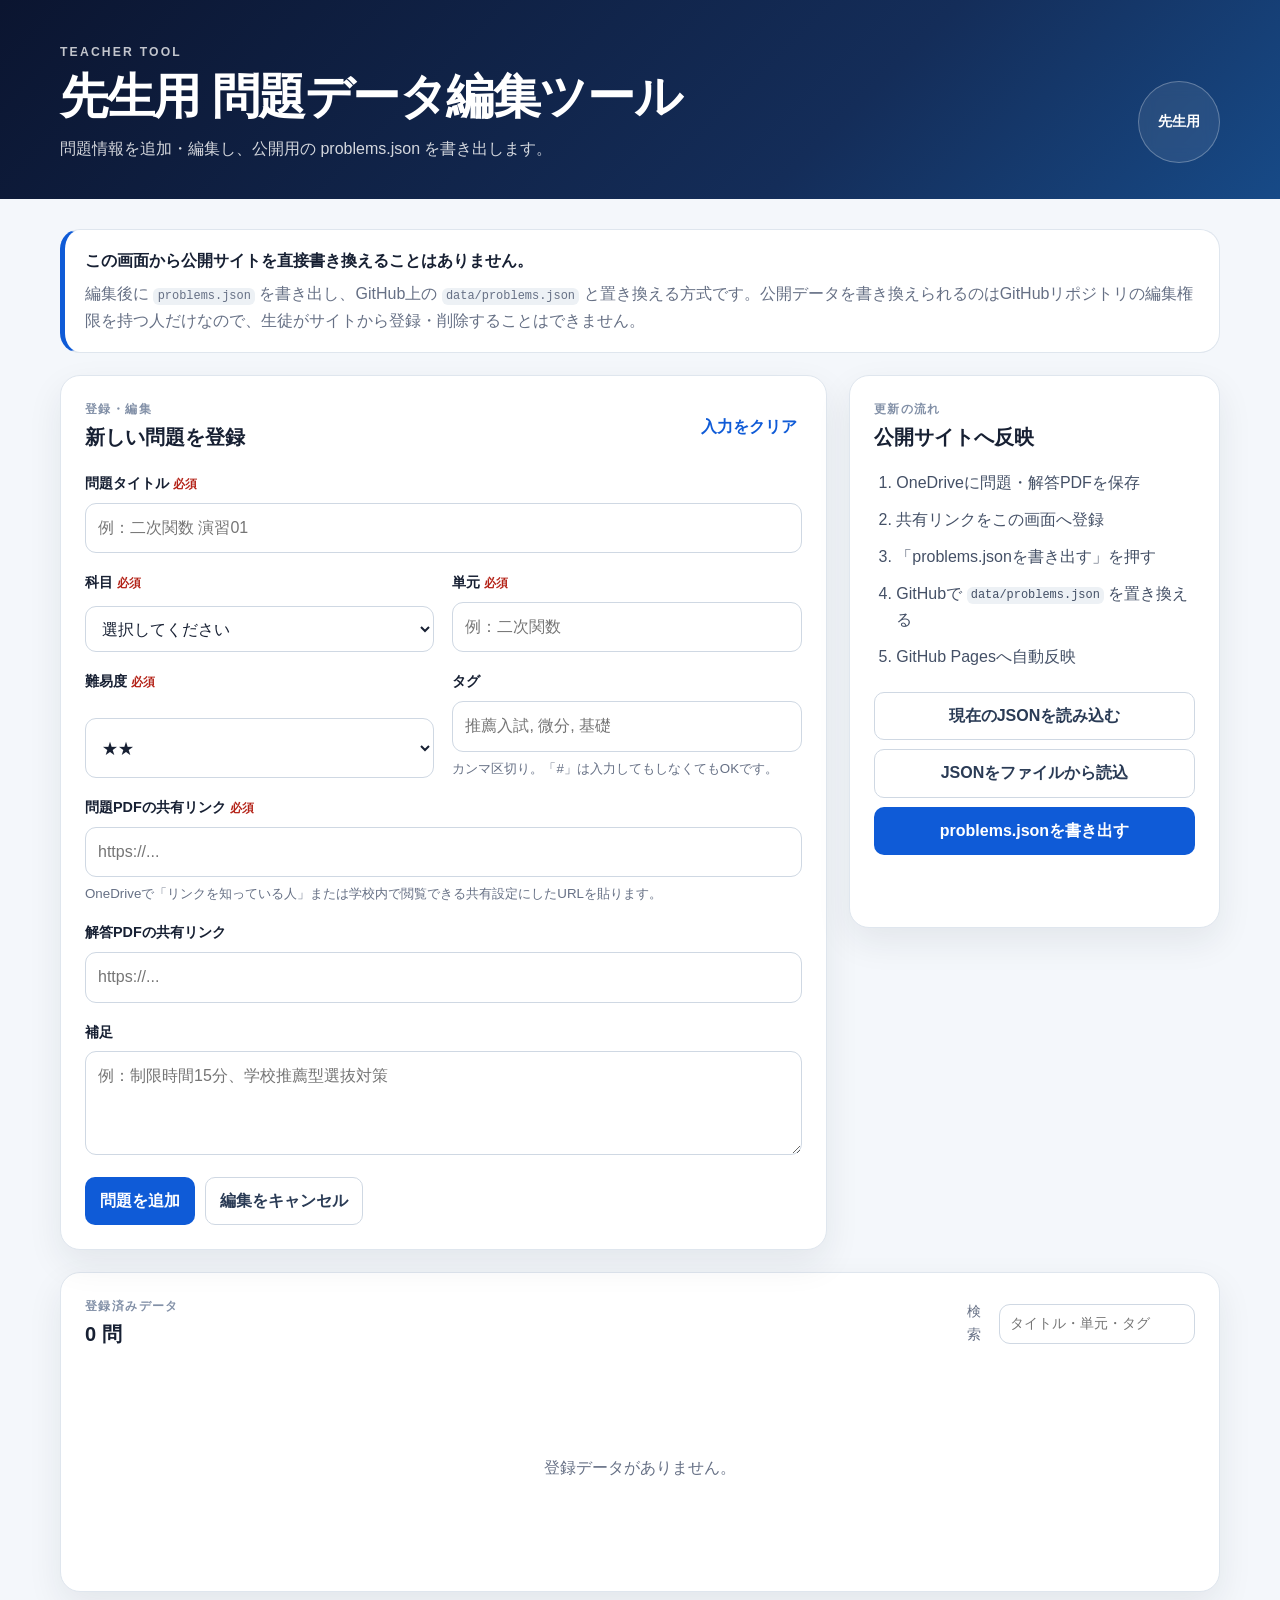
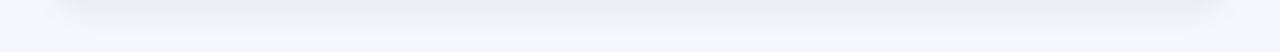
==== teacher.html @ 40f1959c "Add files via upload" ====
<!doctype html>
<html lang="ja">
<head>
  <meta charset="utf-8">
  <meta name="viewport" content="width=device-width,initial-scale=1">
  <meta name="theme-color" content="#0f172a">
  <title>先生用 問題データ編集ツール</title>
  <link rel="stylesheet" href="./assets/styles.css">
</head>
<body class="teacher-page">
  <header class="site-header teacher-header">
    <div class="container header-inner">
      <div>
        <p class="eyebrow">TEACHER TOOL</p>
        <h1>先生用 問題データ編集ツール</h1>
        <p class="header-copy">問題情報を追加・編集し、公開用の problems.json を書き出します。</p>
      </div>
      <div class="header-badge"><span>先生用</span></div>
    </div>
  </header>

  <main class="container teacher-layout">
    <section class="notice-box">
      <strong>この画面から公開サイトを直接書き換えることはありません。</strong>
      <p>編集後に <code>problems.json</code> を書き出し、GitHub上の <code>data/problems.json</code> と置き換える方式です。公開データを書き換えられるのはGitHubリポジトリの編集権限を持つ人だけなので、生徒がサイトから登録・削除することはできません。</p>
    </section>

    <div class="teacher-grid">
      <section class="editor-card">
        <div class="panel-title-row">
          <div>
            <p class="results-label">登録・編集</p>
            <h2 id="formTitle">新しい問題を登録</h2>
          </div>
          <button id="clearForm" class="text-button" type="button">入力をクリア</button>
        </div>

        <form id="problemForm">
          <input id="editingId" type="hidden">

          <div class="form-grid">
            <label class="field field-wide">
              <span>問題タイトル <b>必須</b></span>
              <input id="title" required placeholder="例：二次関数 演習01">
            </label>

            <label class="field">
              <span>科目 <b>必須</b></span>
              <select id="subject" required>
                <option value="">選択してください</option>
                <option>数学Ⅰ</option>
                <option>数学Ⅱ</option>
                <option>数学Ⅲ</option>
                <option>数学A</option>
                <option>数学B</option>
                <option>数学C</option>
              </select>
            </label>

            <label class="field">
              <span>単元 <b>必須</b></span>
              <input id="unit" required placeholder="例：二次関数">
            </label>

            <label class="field">
              <span>難易度 <b>必須</b></span>
              <select id="difficulty" required>
                <option value="1">★</option>
                <option value="2" selected>★★</option>
                <option value="3">★★★</option>
                <option value="4">★★★★</option>
                <option value="5">★★★★★</option>
              </select>
            </label>

            <label class="field">
              <span>タグ</span>
              <input id="tags" placeholder="推薦入試, 微分, 基礎">
              <small>カンマ区切り。「#」は入力してもしなくてもOKです。</small>
            </label>

            <label class="field field-wide">
              <span>問題PDFの共有リンク <b>必須</b></span>
              <input id="problemUrl" type="url" required placeholder="https://...">
              <small>OneDriveで「リンクを知っている人」または学校内で閲覧できる共有設定にしたURLを貼ります。</small>
            </label>

            <label class="field field-wide">
              <span>解答PDFの共有リンク</span>
              <input id="answerUrl" type="url" placeholder="https://...">
            </label>

            <label class="field field-wide">
              <span>補足</span>
              <textarea id="note" rows="3" placeholder="例：制限時間15分、学校推薦型選抜対策"></textarea>
            </label>
          </div>

          <div class="form-actions">
            <button class="primary-button" type="submit" id="saveButton">問題を追加</button>
            <button class="secondary-button" type="button" id="cancelEdit" hidden>編集をキャンセル</button>
          </div>
        </form>
      </section>

      <aside class="workflow-card">
        <p class="results-label">更新の流れ</p>
        <h2>公開サイトへ反映</h2>
        <ol class="workflow-list">
          <li>OneDriveに問題・解答PDFを保存</li>
          <li>共有リンクをこの画面へ登録</li>
          <li>「problems.jsonを書き出す」を押す</li>
          <li>GitHubで <code>data/problems.json</code> を置き換える</li>
          <li>GitHub Pagesへ自動反映</li>
        </ol>

        <div class="tool-actions">
          <button id="loadCurrent" class="secondary-button" type="button">現在のJSONを読み込む</button>
          <label class="file-button">
            JSONをファイルから読込
            <input id="importFile" type="file" accept=".json,application/json">
          </label>
          <button id="exportJson" class="primary-button" type="button">problems.jsonを書き出す</button>
        </div>
        <p id="statusMessage" class="status-message" aria-live="polite"></p>
      </aside>
    </div>

    <section class="editor-card problem-admin-section">
      <div class="results-head">
        <div>
          <p class="results-label">登録済みデータ</p>
          <h2><span id="adminCount">0</span> 問</h2>
        </div>
        <label class="sort-control">
          <span>検索</span>
          <input id="adminSearch" type="search" placeholder="タイトル・単元・タグ">
        </label>
      </div>
      <div id="adminList" class="admin-list"></div>
    </section>
  </main>

  <script src="./assets/teacher.js" defer></script>
</body>
</html>
---- assets/styles.css ----
*{box-sizing:border-box}
:root{
  --bg:#f4f7fb;--surface:#fff;--surface-2:#eef3f8;--text:#172033;--muted:#667085;
  --line:#dfe6ee;--accent:#0f5bd7;--accent-2:#073b8c;--success:#137a49;--danger:#b42318;
  --shadow:0 14px 35px rgba(31,41,55,.08);--radius:20px
}
html{scroll-behavior:smooth}
body{margin:0;background:var(--bg);color:var(--text);font-family:-apple-system,BlinkMacSystemFont,"Segoe UI","Noto Sans JP","Hiragino Kaku Gothic ProN","Yu Gothic",sans-serif;line-height:1.65}
button,input,select,textarea{font:inherit}
button{cursor:pointer}
code{background:#edf1f5;border-radius:6px;padding:.1em .35em;font-size:.92em}
.container{width:min(1160px,calc(100% - 32px));margin-inline:auto}
.site-header{background:linear-gradient(135deg,#0b1530 0%,#142d59 65%,#174a87 100%);color:#fff;padding:42px 0 36px}
.header-inner{display:flex;justify-content:space-between;gap:24px;align-items:flex-end}
.eyebrow{margin:0 0 4px;font-size:.76rem;font-weight:800;letter-spacing:.18em;opacity:.75}
h1{font-size:clamp(1.8rem,4vw,3rem);line-height:1.15;margin:.15em 0 .25em;letter-spacing:-.03em}
.header-copy{margin:0;opacity:.82;max-width:700px}
.header-badge{min-width:82px;height:82px;border:1px solid rgba(255,255,255,.28);border-radius:50%;display:grid;place-items:center;background:rgba(255,255,255,.08);backdrop-filter:blur(8px)}
.header-badge span{font-weight:800;font-size:.88rem}
.main-grid{display:grid;grid-template-columns:300px minmax(0,1fr);gap:28px;padding-block:32px 56px}
.filter-panel,.content-panel,.editor-card,.workflow-card,.notice-box{background:var(--surface);border:1px solid var(--line);border-radius:var(--radius);box-shadow:var(--shadow)}
.filter-panel{padding:22px;align-self:start;position:sticky;top:18px}
.content-panel{padding:26px;min-height:520px}
.panel-title-row,.results-head{display:flex;align-items:center;justify-content:space-between;gap:16px}
.panel-title-row h2,.results-head h2,.workflow-card h2{margin:0;font-size:1.25rem}
.text-button{border:0;background:transparent;color:var(--accent);font-weight:700;padding:5px}
.field{display:grid;gap:7px;margin-top:18px}
.field>span{font-weight:750;font-size:.9rem}
.field b{color:var(--danger);font-size:.72rem}
.field small{color:var(--muted);line-height:1.45}
input,select,textarea{width:100%;border:1px solid #cfd8e3;background:#fff;color:var(--text);border-radius:11px;padding:11px 12px;outline:none;transition:.15s border,.15s box-shadow}
input:focus,select:focus,textarea:focus{border-color:#6aa1ef;box-shadow:0 0 0 4px rgba(15,91,215,.11)}
textarea{resize:vertical}
.tag-filter-list{display:flex;flex-wrap:wrap;gap:8px}
.tag-chip,.active-chip{border:1px solid var(--line);background:#fff;border-radius:999px;padding:6px 10px;color:#43506a;font-size:.82rem;font-weight:700}
.tag-chip:hover{border-color:#a7bad1}
.tag-chip.active{background:#e7f0ff;border-color:#9fbff0;color:#174e9e}
.results-label{font-size:.72rem;font-weight:850;letter-spacing:.12em;color:#8290a7;text-transform:uppercase;margin:0 0 2px}
.sort-control{display:flex;align-items:center;gap:8px;font-size:.85rem;color:var(--muted)}
.sort-control select,.sort-control input{min-width:160px;padding:8px 10px}
.active-filters{display:flex;flex-wrap:wrap;gap:7px;margin:18px 0 4px}
.active-chip{background:#f3f7fd;color:#315b93}
.problem-list{display:grid;gap:14px;margin-top:18px}
.problem-card{border:1px solid var(--line);border-radius:16px;padding:19px;background:#fff;transition:.15s transform,.15s box-shadow,.15s border}
.problem-card:hover{transform:translateY(-2px);box-shadow:0 10px 28px rgba(30,41,59,.08);border-color:#cbd8e7}
.problem-top{display:flex;gap:14px;align-items:flex-start;justify-content:space-between}
.problem-title{font-size:1.08rem;font-weight:850;margin:0 0 5px}
.problem-meta{display:flex;flex-wrap:wrap;gap:8px;color:#58657a;font-size:.83rem}
.meta-pill{background:#f3f6fa;border-radius:8px;padding:3px 8px}
.difficulty{font-weight:900;color:#9b6700;letter-spacing:.03em;white-space:nowrap}
.problem-note{color:var(--muted);font-size:.88rem;margin:11px 0 0}
.problem-tags{display:flex;flex-wrap:wrap;gap:7px;margin-top:13px}
.problem-tag{font-size:.78rem;font-weight:750;color:#385e91;background:#edf4ff;padding:4px 8px;border-radius:999px}
.problem-actions{display:flex;flex-wrap:wrap;gap:9px;margin-top:16px}
.primary-link,.secondary-link,.primary-button,.secondary-button,.file-button{display:inline-flex;justify-content:center;align-items:center;border-radius:10px;padding:10px 14px;font-weight:800;text-decoration:none;border:1px solid transparent}
.primary-link,.primary-button{background:var(--accent);color:#fff}
.primary-link:hover,.primary-button:hover{background:var(--accent-2)}
.secondary-link,.secondary-button,.file-button{background:#fff;border-color:#cfd8e3;color:#2a3b55}
.secondary-link:hover,.secondary-button:hover,.file-button:hover{background:#f5f8fb}
.secondary-link.disabled{pointer-events:none;opacity:.42}
.empty-state,.error-state{text-align:center;padding:70px 20px;color:var(--muted)}
.empty-icon{font-size:2rem}
.empty-state h3,.error-state h3{color:var(--text);margin:.3em 0}
.site-footer{border-top:1px solid var(--line);padding:24px 0 34px;color:var(--muted);font-size:.84rem}
.site-footer p{margin:0}

/* Teacher */
.teacher-layout{padding-block:30px 60px}
.notice-box{padding:18px 20px;margin-bottom:22px;border-left:5px solid var(--accent);box-shadow:none}
.notice-box p{margin:.45em 0 0;color:var(--muted)}
.teacher-grid{display:grid;grid-template-columns:minmax(0,1.55fr) minmax(280px,.75fr);gap:22px}
.editor-card,.workflow-card{padding:24px}
.form-grid{display:grid;grid-template-columns:1fr 1fr;gap:0 18px}
.field-wide{grid-column:1/-1}
.form-actions{display:flex;gap:10px;margin-top:22px}
.workflow-card{align-self:start}
.workflow-list{padding-left:1.4em;color:#445066}
.workflow-list li{margin:.65em 0}
.tool-actions{display:grid;gap:9px;margin-top:22px}
.file-button{position:relative;overflow:hidden}
.file-button input{position:absolute;inset:0;opacity:0;cursor:pointer}
.status-message{min-height:1.5em;color:var(--success);font-weight:700;font-size:.86rem}
.problem-admin-section{margin-top:22px}
.admin-list{display:grid;gap:10px;margin-top:18px}
.admin-row{display:grid;grid-template-columns:minmax(0,1fr) auto;gap:16px;border:1px solid var(--line);border-radius:14px;padding:14px 15px;align-items:center}
.admin-row h3{margin:0;font-size:.98rem}
.admin-row p{margin:3px 0 0;color:var(--muted);font-size:.8rem}
.admin-actions{display:flex;gap:7px}
.small-button{border:1px solid #cdd6e0;background:#fff;border-radius:9px;padding:7px 10px;font-weight:750;color:#33435d}
.small-button.danger{color:var(--danger)}
.small-button:hover{background:#f5f7fa}

@media (max-width:850px){
  .main-grid,.teacher-grid{grid-template-columns:1fr}
  .filter-panel{position:static}
  .header-badge{display:none}
}
@media (max-width:620px){
  .container{width:min(100% - 22px,1160px)}
  .site-header{padding:30px 0 26px}
  .main-grid{padding-top:18px;gap:16px}
  .filter-panel,.content-panel,.editor-card,.workflow-card{border-radius:15px}
  .content-panel,.filter-panel,.editor-card,.workflow-card{padding:17px}
  .form-grid{grid-template-columns:1fr}
  .field-wide{grid-column:auto}
  .results-head{align-items:flex-start}
  .sort-control{display:grid;gap:4px}
  .sort-control select,.sort-control input{min-width:135px;max-width:160px}
  .problem-top{display:block}
  .difficulty{margin-top:8px}
  .problem-actions a{flex:1}
  .admin-row{grid-template-columns:1fr}
}
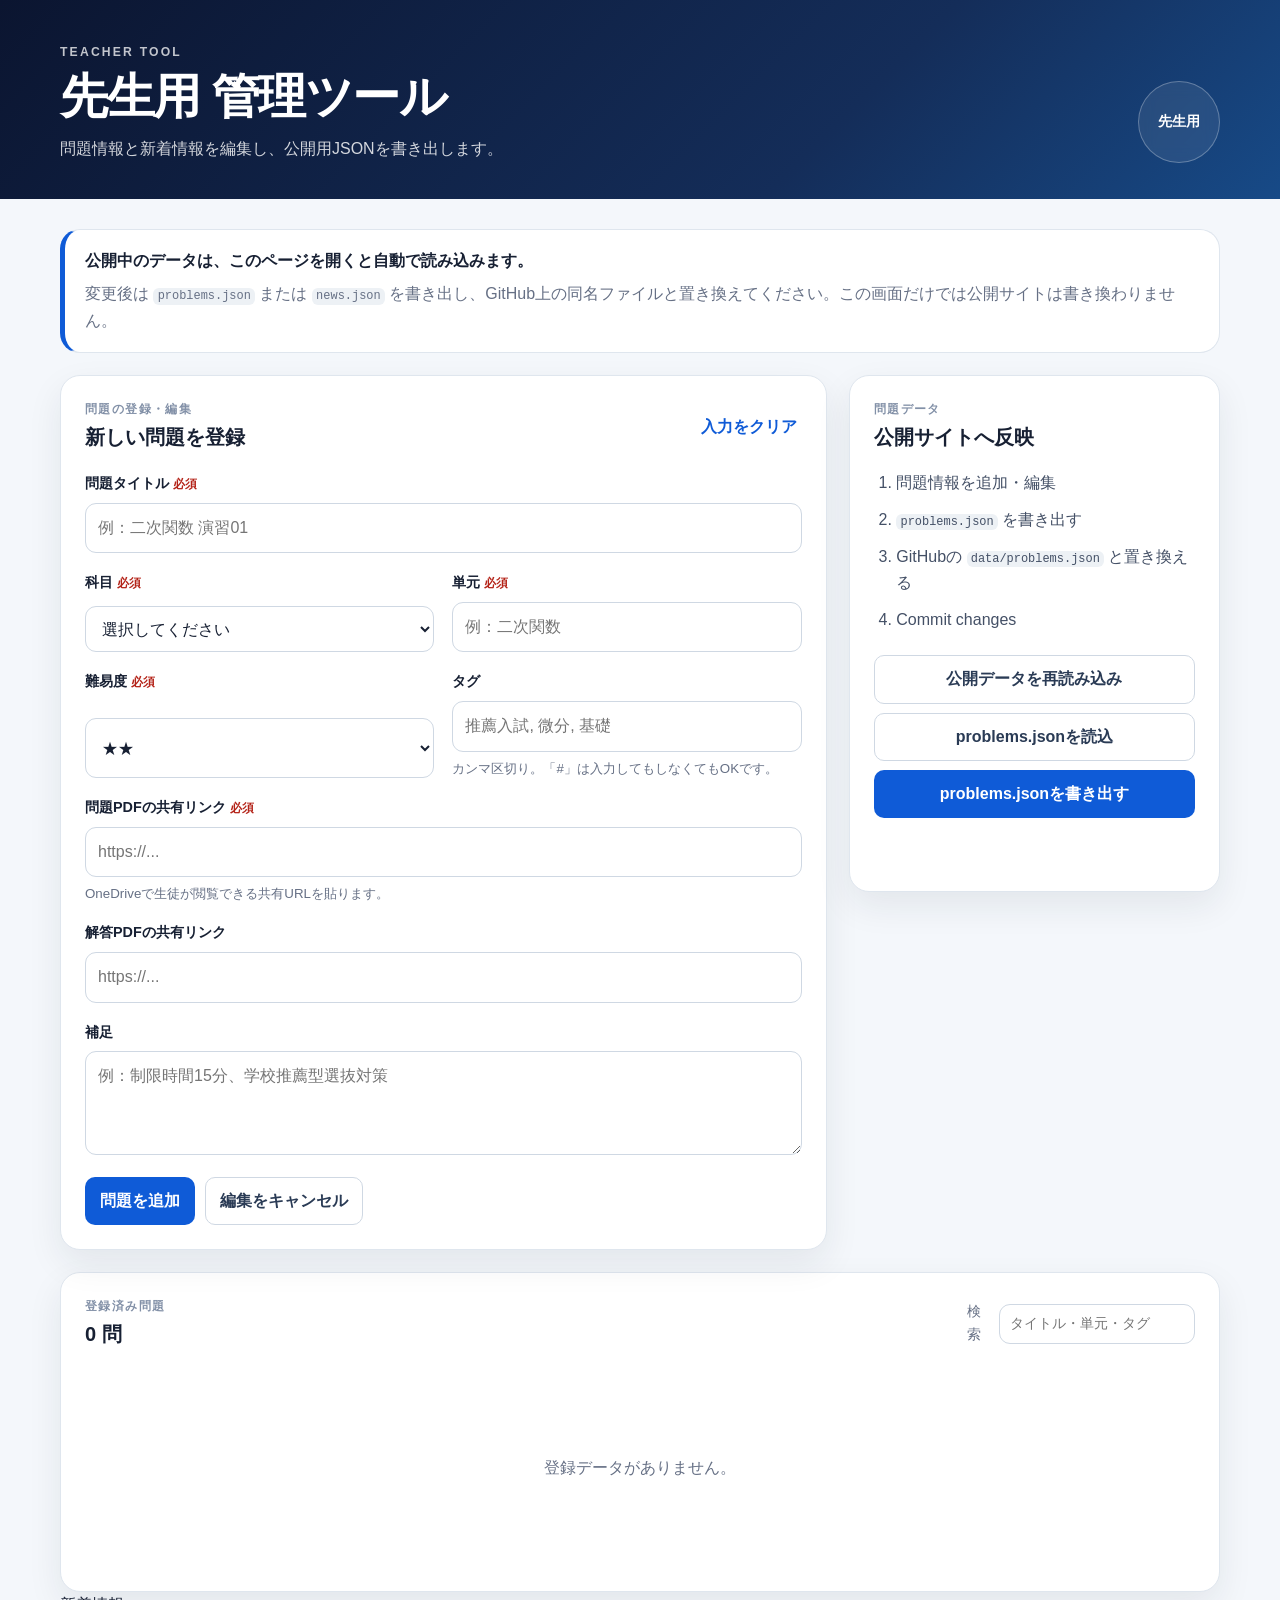
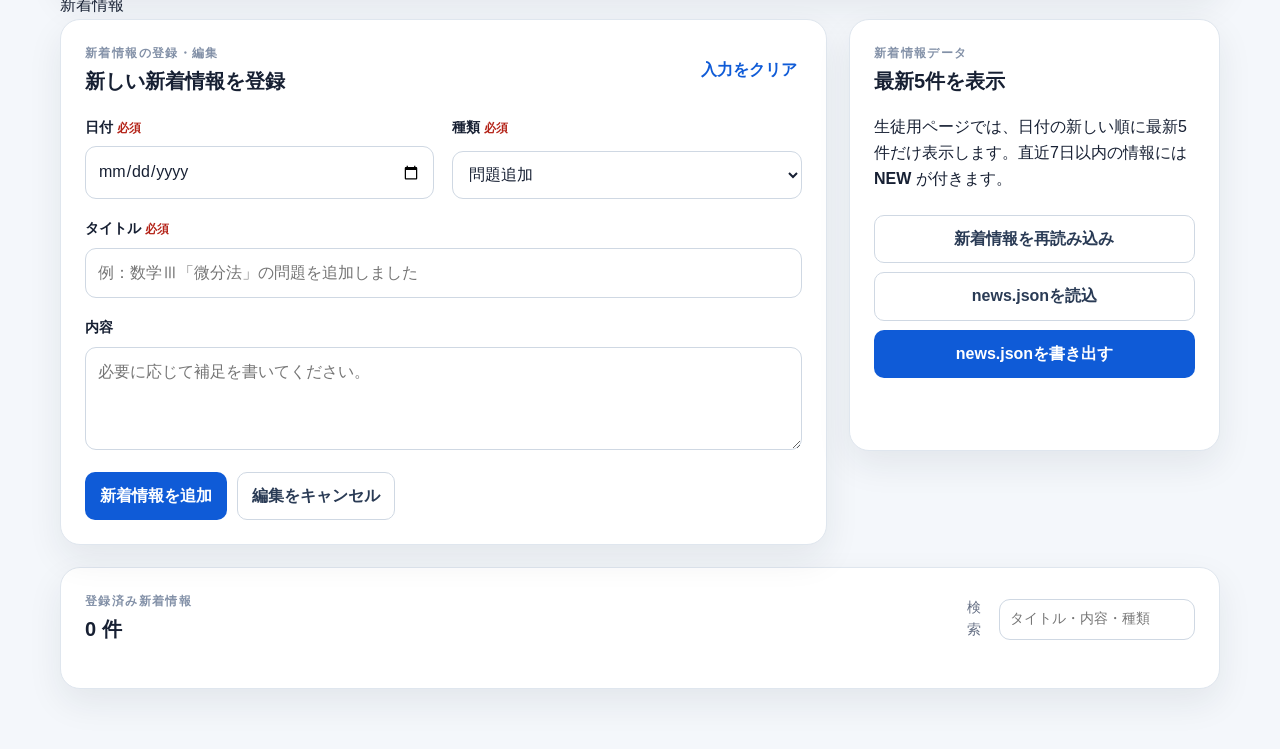
==== commit 2f8d6fa2: "Add files via upload" ====
--- a/teacher.html
+++ b/teacher.html
@@ -4,7 +4,7 @@
   <meta charset="utf-8">
   <meta name="viewport" content="width=device-width,initial-scale=1">
   <meta name="theme-color" content="#0f172a">
-  <title>先生用 問題データ編集ツール</title>
+  <title>先生用 問題・新着情報編集ツール</title>
   <link rel="stylesheet" href="./assets/styles.css">
 </head>
 <body class="teacher-page">
@@ -12,8 +12,8 @@
     <div class="container header-inner">
       <div>
         <p class="eyebrow">TEACHER TOOL</p>
-        <h1>先生用 問題データ編集ツール</h1>
-        <p class="header-copy">問題情報を追加・編集し、公開用の problems.json を書き出します。</p>
+        <h1>先生用 管理ツール</h1>
+        <p class="header-copy">問題情報と新着情報を編集し、公開用JSONを書き出します。</p>
       </div>
       <div class="header-badge"><span>先生用</span></div>
     </div>
@@ -21,105 +21,35 @@
 
   <main class="container teacher-layout">
     <section class="notice-box">
-      <strong>この画面から公開サイトを直接書き換えることはありません。</strong>
-      <p>編集後に <code>problems.json</code> を書き出し、GitHub上の <code>data/problems.json</code> と置き換える方式です。公開データを書き換えられるのはGitHubリポジトリの編集権限を持つ人だけなので、生徒がサイトから登録・削除することはできません。</p>
+      <strong>公開中のデータは、このページを開くと自動で読み込みます。</strong>
+      <p>変更後は <code>problems.json</code> または <code>news.json</code> を書き出し、GitHub上の同名ファイルと置き換えてください。この画面だけでは公開サイトは書き換わりません。</p>
     </section>
 
     <div class="teacher-grid">
       <section class="editor-card">
-        <div class="panel-title-row">
-          <div>
-            <p class="results-label">登録・編集</p>
-            <h2 id="formTitle">新しい問題を登録</h2>
-          </div>
-          <button id="clearForm" class="text-button" type="button">入力をクリア</button>
-        </div>
-
+        <div class="panel-title-row"><div><p class="results-label">問題の登録・編集</p><h2 id="formTitle">新しい問題を登録</h2></div><button id="clearForm" class="text-button" type="button">入力をクリア</button></div>
         <form id="problemForm">
           <input id="editingId" type="hidden">
-
           <div class="form-grid">
-            <label class="field field-wide">
-              <span>問題タイトル <b>必須</b></span>
-              <input id="title" required placeholder="例：二次関数 演習01">
-            </label>
-
-            <label class="field">
-              <span>科目 <b>必須</b></span>
-              <select id="subject" required>
-                <option value="">選択してください</option>
-                <option>数学Ⅰ</option>
-                <option>数学Ⅱ</option>
-                <option>数学Ⅲ</option>
-                <option>数学A</option>
-                <option>数学B</option>
-                <option>数学C</option>
-              </select>
-            </label>
-
-            <label class="field">
-              <span>単元 <b>必須</b></span>
-              <input id="unit" required placeholder="例：二次関数">
-            </label>
-
-            <label class="field">
-              <span>難易度 <b>必須</b></span>
-              <select id="difficulty" required>
-                <option value="1">★</option>
-                <option value="2" selected>★★</option>
-                <option value="3">★★★</option>
-                <option value="4">★★★★</option>
-                <option value="5">★★★★★</option>
-              </select>
-            </label>
-
-            <label class="field">
-              <span>タグ</span>
-              <input id="tags" placeholder="推薦入試, 微分, 基礎">
-              <small>カンマ区切り。「#」は入力してもしなくてもOKです。</small>
-            </label>
-
-            <label class="field field-wide">
-              <span>問題PDFの共有リンク <b>必須</b></span>
-              <input id="problemUrl" type="url" required placeholder="https://...">
-              <small>OneDriveで「リンクを知っている人」または学校内で閲覧できる共有設定にしたURLを貼ります。</small>
-            </label>
-
-            <label class="field field-wide">
-              <span>解答PDFの共有リンク</span>
-              <input id="answerUrl" type="url" placeholder="https://...">
-            </label>
-
-            <label class="field field-wide">
-              <span>補足</span>
-              <textarea id="note" rows="3" placeholder="例：制限時間15分、学校推薦型選抜対策"></textarea>
-            </label>
+            <label class="field field-wide"><span>問題タイトル <b>必須</b></span><input id="title" required placeholder="例：二次関数 演習01"></label>
+            <label class="field"><span>科目 <b>必須</b></span><select id="subject" required><option value="">選択してください</option><option>数学Ⅰ</option><option>数学Ⅱ</option><option>数学Ⅲ</option><option>数学A</option><option>数学B</option><option>数学C</option></select></label>
+            <label class="field"><span>単元 <b>必須</b></span><input id="unit" required placeholder="例：二次関数"></label>
+            <label class="field"><span>難易度 <b>必須</b></span><select id="difficulty" required><option value="1">★</option><option value="2" selected>★★</option><option value="3">★★★</option><option value="4">★★★★</option><option value="5">★★★★★</option></select></label>
+            <label class="field"><span>タグ</span><input id="tags" placeholder="推薦入試, 微分, 基礎"><small>カンマ区切り。「#」は入力してもしなくてもOKです。</small></label>
+            <label class="field field-wide"><span>問題PDFの共有リンク <b>必須</b></span><input id="problemUrl" type="url" required placeholder="https://..."><small>OneDriveで生徒が閲覧できる共有URLを貼ります。</small></label>
+            <label class="field field-wide"><span>解答PDFの共有リンク</span><input id="answerUrl" type="url" placeholder="https://..."></label>
+            <label class="field field-wide"><span>補足</span><textarea id="note" rows="3" placeholder="例：制限時間15分、学校推薦型選抜対策"></textarea></label>
           </div>
-
-          <div class="form-actions">
-            <button class="primary-button" type="submit" id="saveButton">問題を追加</button>
-            <button class="secondary-button" type="button" id="cancelEdit" hidden>編集をキャンセル</button>
-          </div>
+          <div class="form-actions"><button class="primary-button" type="submit" id="saveButton">問題を追加</button><button class="secondary-button" type="button" id="cancelEdit" hidden>編集をキャンセル</button></div>
         </form>
       </section>
 
       <aside class="workflow-card">
-        <p class="results-label">更新の流れ</p>
-        <h2>公開サイトへ反映</h2>
-        <ol class="workflow-list">
-          <li>OneDriveに問題・解答PDFを保存</li>
-          <li>共有リンクをこの画面へ登録</li>
-          <li>「problems.jsonを書き出す」を押す</li>
-          <li>GitHubで <code>data/problems.json</code> を置き換える</li>
-          <li>GitHub Pagesへ自動反映</li>
-        </ol>
-
+        <p class="results-label">問題データ</p><h2>公開サイトへ反映</h2>
+        <ol class="workflow-list"><li>問題情報を追加・編集</li><li><code>problems.json</code> を書き出す</li><li>GitHubの <code>data/problems.json</code> と置き換える</li><li>Commit changes</li></ol>
         <div class="tool-actions">
-          <button id="loadCurrent" class="secondary-button" type="button">現在のJSONを読み込む</button>
-          <label class="file-button">
-            JSONをファイルから読込
-            <input id="importFile" type="file" accept=".json,application/json">
-          </label>
+          <button id="loadCurrent" class="secondary-button" type="button">公開データを再読み込み</button>
+          <label class="file-button">problems.jsonを読込<input id="importFile" type="file" accept=".json,application/json"></label>
           <button id="exportJson" class="primary-button" type="button">problems.jsonを書き出す</button>
         </div>
         <p id="statusMessage" class="status-message" aria-live="polite"></p>
@@ -127,17 +57,42 @@
     </div>
 
     <section class="editor-card problem-admin-section">
-      <div class="results-head">
-        <div>
-          <p class="results-label">登録済みデータ</p>
-          <h2><span id="adminCount">0</span> 問</h2>
+      <div class="results-head"><div><p class="results-label">登録済み問題</p><h2><span id="adminCount">0</span> 問</h2></div><label class="sort-control"><span>検索</span><input id="adminSearch" type="search" placeholder="タイトル・単元・タグ"></label></div>
+      <div id="adminList" class="admin-list"></div>
+    </section>
+
+    <div class="section-divider"><span>新着情報</span></div>
+
+    <div class="teacher-grid news-teacher-grid">
+      <section class="editor-card">
+        <div class="panel-title-row"><div><p class="results-label">新着情報の登録・編集</p><h2 id="newsFormTitle">新しい新着情報を登録</h2></div><button id="clearNewsForm" class="text-button" type="button">入力をクリア</button></div>
+        <form id="newsForm">
+          <input id="newsEditingId" type="hidden">
+          <div class="form-grid">
+            <label class="field"><span>日付 <b>必須</b></span><input id="newsDate" type="date" required></label>
+            <label class="field"><span>種類 <b>必須</b></span><select id="newsType" required><option>問題追加</option><option>解答追加</option><option>更新</option><option>お知らせ</option></select></label>
+            <label class="field field-wide"><span>タイトル <b>必須</b></span><input id="newsTitle" required placeholder="例：数学Ⅲ「微分法」の問題を追加しました"></label>
+            <label class="field field-wide"><span>内容</span><textarea id="newsContent" rows="3" placeholder="必要に応じて補足を書いてください。"></textarea></label>
+          </div>
+          <div class="form-actions"><button class="primary-button" type="submit" id="saveNewsButton">新着情報を追加</button><button class="secondary-button" type="button" id="cancelNewsEdit" hidden>編集をキャンセル</button></div>
+        </form>
+      </section>
+
+      <aside class="workflow-card">
+        <p class="results-label">新着情報データ</p><h2>最新5件を表示</h2>
+        <p class="workflow-copy">生徒用ページでは、日付の新しい順に最新5件だけ表示します。直近7日以内の情報には <strong>NEW</strong> が付きます。</p>
+        <div class="tool-actions">
+          <button id="loadCurrentNews" class="secondary-button" type="button">新着情報を再読み込み</button>
+          <label class="file-button">news.jsonを読込<input id="importNewsFile" type="file" accept=".json,application/json"></label>
+          <button id="exportNewsJson" class="primary-button" type="button">news.jsonを書き出す</button>
         </div>
-        <label class="sort-control">
-          <span>検索</span>
-          <input id="adminSearch" type="search" placeholder="タイトル・単元・タグ">
-        </label>
-      </div>
-      <div id="adminList" class="admin-list"></div>
+        <p id="newsStatusMessage" class="status-message" aria-live="polite"></p>
+      </aside>
+    </div>
+
+    <section class="editor-card problem-admin-section">
+      <div class="results-head"><div><p class="results-label">登録済み新着情報</p><h2><span id="newsAdminCount">0</span> 件</h2></div><label class="sort-control"><span>検索</span><input id="newsAdminSearch" type="search" placeholder="タイトル・内容・種類"></label></div>
+      <div id="newsAdminList" class="admin-list"></div>
     </section>
   </main>
 
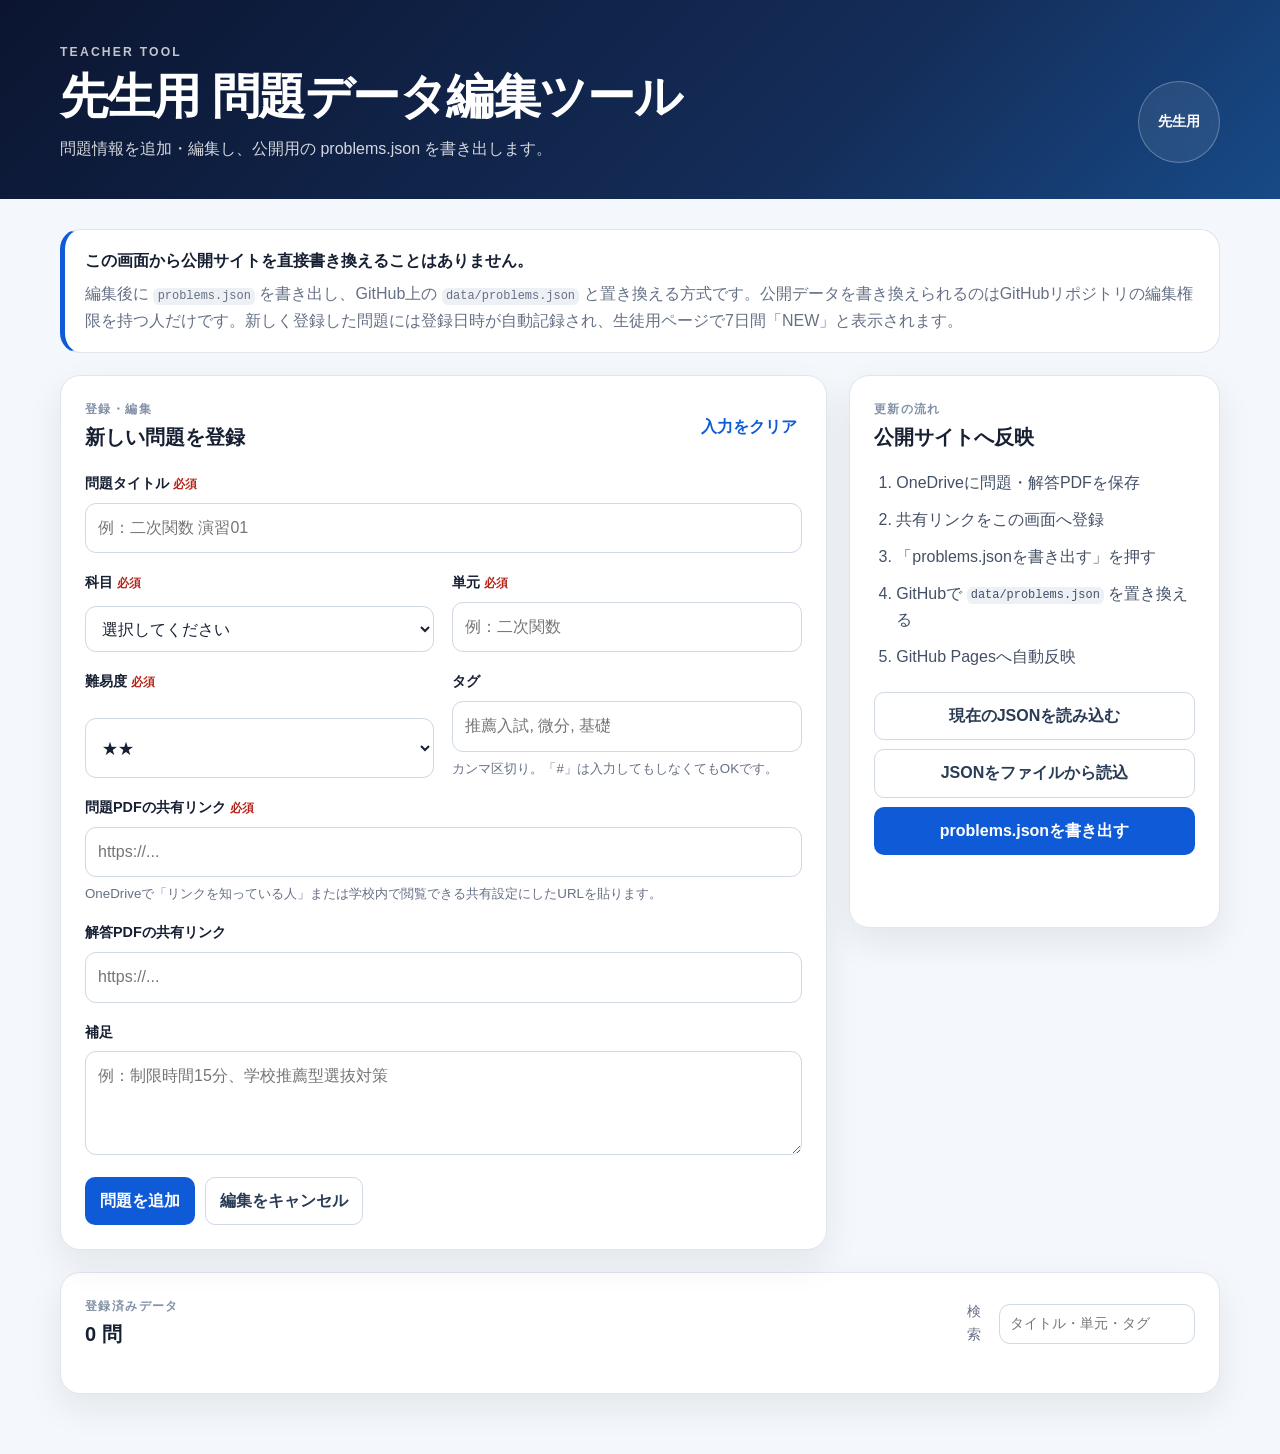
==== commit 3c20e55d: "Add files via upload" ====
--- a/teacher.html
+++ b/teacher.html
@@ -4,7 +4,7 @@
   <meta charset="utf-8">
   <meta name="viewport" content="width=device-width,initial-scale=1">
   <meta name="theme-color" content="#0f172a">
-  <title>先生用 問題・新着情報編集ツール</title>
+  <title>先生用 問題データ編集ツール</title>
   <link rel="stylesheet" href="./assets/styles.css">
 </head>
 <body class="teacher-page">
@@ -12,8 +12,8 @@
     <div class="container header-inner">
       <div>
         <p class="eyebrow">TEACHER TOOL</p>
-        <h1>先生用 管理ツール</h1>
-        <p class="header-copy">問題情報と新着情報を編集し、公開用JSONを書き出します。</p>
+        <h1>先生用 問題データ編集ツール</h1>
+        <p class="header-copy">問題情報を追加・編集し、公開用の problems.json を書き出します。</p>
       </div>
       <div class="header-badge"><span>先生用</span></div>
     </div>
@@ -21,35 +21,105 @@
 
   <main class="container teacher-layout">
     <section class="notice-box">
-      <strong>公開中のデータは、このページを開くと自動で読み込みます。</strong>
-      <p>変更後は <code>problems.json</code> または <code>news.json</code> を書き出し、GitHub上の同名ファイルと置き換えてください。この画面だけでは公開サイトは書き換わりません。</p>
+      <strong>この画面から公開サイトを直接書き換えることはありません。</strong>
+      <p>編集後に <code>problems.json</code> を書き出し、GitHub上の <code>data/problems.json</code> と置き換える方式です。公開データを書き換えられるのはGitHubリポジトリの編集権限を持つ人だけです。新しく登録した問題には登録日時が自動記録され、生徒用ページで7日間「NEW」と表示されます。</p>
     </section>
 
     <div class="teacher-grid">
       <section class="editor-card">
-        <div class="panel-title-row"><div><p class="results-label">問題の登録・編集</p><h2 id="formTitle">新しい問題を登録</h2></div><button id="clearForm" class="text-button" type="button">入力をクリア</button></div>
+        <div class="panel-title-row">
+          <div>
+            <p class="results-label">登録・編集</p>
+            <h2 id="formTitle">新しい問題を登録</h2>
+          </div>
+          <button id="clearForm" class="text-button" type="button">入力をクリア</button>
+        </div>
+
         <form id="problemForm">
           <input id="editingId" type="hidden">
+
           <div class="form-grid">
-            <label class="field field-wide"><span>問題タイトル <b>必須</b></span><input id="title" required placeholder="例：二次関数 演習01"></label>
-            <label class="field"><span>科目 <b>必須</b></span><select id="subject" required><option value="">選択してください</option><option>数学Ⅰ</option><option>数学Ⅱ</option><option>数学Ⅲ</option><option>数学A</option><option>数学B</option><option>数学C</option></select></label>
-            <label class="field"><span>単元 <b>必須</b></span><input id="unit" required placeholder="例：二次関数"></label>
-            <label class="field"><span>難易度 <b>必須</b></span><select id="difficulty" required><option value="1">★</option><option value="2" selected>★★</option><option value="3">★★★</option><option value="4">★★★★</option><option value="5">★★★★★</option></select></label>
-            <label class="field"><span>タグ</span><input id="tags" placeholder="推薦入試, 微分, 基礎"><small>カンマ区切り。「#」は入力してもしなくてもOKです。</small></label>
-            <label class="field field-wide"><span>問題PDFの共有リンク <b>必須</b></span><input id="problemUrl" type="url" required placeholder="https://..."><small>OneDriveで生徒が閲覧できる共有URLを貼ります。</small></label>
-            <label class="field field-wide"><span>解答PDFの共有リンク</span><input id="answerUrl" type="url" placeholder="https://..."></label>
-            <label class="field field-wide"><span>補足</span><textarea id="note" rows="3" placeholder="例：制限時間15分、学校推薦型選抜対策"></textarea></label>
+            <label class="field field-wide">
+              <span>問題タイトル <b>必須</b></span>
+              <input id="title" required placeholder="例：二次関数 演習01">
+            </label>
+
+            <label class="field">
+              <span>科目 <b>必須</b></span>
+              <select id="subject" required>
+                <option value="">選択してください</option>
+                <option>数学Ⅰ</option>
+                <option>数学Ⅱ</option>
+                <option>数学Ⅲ</option>
+                <option>数学A</option>
+                <option>数学B</option>
+                <option>数学C</option>
+              </select>
+            </label>
+
+            <label class="field">
+              <span>単元 <b>必須</b></span>
+              <input id="unit" required placeholder="例：二次関数">
+            </label>
+
+            <label class="field">
+              <span>難易度 <b>必須</b></span>
+              <select id="difficulty" required>
+                <option value="1">★</option>
+                <option value="2" selected>★★</option>
+                <option value="3">★★★</option>
+                <option value="4">★★★★</option>
+                <option value="5">★★★★★</option>
+              </select>
+            </label>
+
+            <label class="field">
+              <span>タグ</span>
+              <input id="tags" placeholder="推薦入試, 微分, 基礎">
+              <small>カンマ区切り。「#」は入力してもしなくてもOKです。</small>
+            </label>
+
+            <label class="field field-wide">
+              <span>問題PDFの共有リンク <b>必須</b></span>
+              <input id="problemUrl" type="url" required placeholder="https://...">
+              <small>OneDriveで「リンクを知っている人」または学校内で閲覧できる共有設定にしたURLを貼ります。</small>
+            </label>
+
+            <label class="field field-wide">
+              <span>解答PDFの共有リンク</span>
+              <input id="answerUrl" type="url" placeholder="https://...">
+            </label>
+
+            <label class="field field-wide">
+              <span>補足</span>
+              <textarea id="note" rows="3" placeholder="例：制限時間15分、学校推薦型選抜対策"></textarea>
+            </label>
           </div>
-          <div class="form-actions"><button class="primary-button" type="submit" id="saveButton">問題を追加</button><button class="secondary-button" type="button" id="cancelEdit" hidden>編集をキャンセル</button></div>
+
+          <div class="form-actions">
+            <button class="primary-button" type="submit" id="saveButton">問題を追加</button>
+            <button class="secondary-button" type="button" id="cancelEdit" hidden>編集をキャンセル</button>
+          </div>
         </form>
       </section>
 
       <aside class="workflow-card">
-        <p class="results-label">問題データ</p><h2>公開サイトへ反映</h2>
-        <ol class="workflow-list"><li>問題情報を追加・編集</li><li><code>problems.json</code> を書き出す</li><li>GitHubの <code>data/problems.json</code> と置き換える</li><li>Commit changes</li></ol>
+        <p class="results-label">更新の流れ</p>
+        <h2>公開サイトへ反映</h2>
+        <ol class="workflow-list">
+          <li>OneDriveに問題・解答PDFを保存</li>
+          <li>共有リンクをこの画面へ登録</li>
+          <li>「problems.jsonを書き出す」を押す</li>
+          <li>GitHubで <code>data/problems.json</code> を置き換える</li>
+          <li>GitHub Pagesへ自動反映</li>
+        </ol>
+
         <div class="tool-actions">
-          <button id="loadCurrent" class="secondary-button" type="button">公開データを再読み込み</button>
-          <label class="file-button">problems.jsonを読込<input id="importFile" type="file" accept=".json,application/json"></label>
+          <button id="loadCurrent" class="secondary-button" type="button">現在のJSONを読み込む</button>
+          <label class="file-button">
+            JSONをファイルから読込
+            <input id="importFile" type="file" accept=".json,application/json">
+          </label>
           <button id="exportJson" class="primary-button" type="button">problems.jsonを書き出す</button>
         </div>
         <p id="statusMessage" class="status-message" aria-live="polite"></p>
@@ -57,42 +127,17 @@
     </div>
 
     <section class="editor-card problem-admin-section">
-      <div class="results-head"><div><p class="results-label">登録済み問題</p><h2><span id="adminCount">0</span> 問</h2></div><label class="sort-control"><span>検索</span><input id="adminSearch" type="search" placeholder="タイトル・単元・タグ"></label></div>
+      <div class="results-head">
+        <div>
+          <p class="results-label">登録済みデータ</p>
+          <h2><span id="adminCount">0</span> 問</h2>
+        </div>
+        <label class="sort-control">
+          <span>検索</span>
+          <input id="adminSearch" type="search" placeholder="タイトル・単元・タグ">
+        </label>
+      </div>
       <div id="adminList" class="admin-list"></div>
-    </section>
-
-    <div class="section-divider"><span>新着情報</span></div>
-
-    <div class="teacher-grid news-teacher-grid">
-      <section class="editor-card">
-        <div class="panel-title-row"><div><p class="results-label">新着情報の登録・編集</p><h2 id="newsFormTitle">新しい新着情報を登録</h2></div><button id="clearNewsForm" class="text-button" type="button">入力をクリア</button></div>
-        <form id="newsForm">
-          <input id="newsEditingId" type="hidden">
-          <div class="form-grid">
-            <label class="field"><span>日付 <b>必須</b></span><input id="newsDate" type="date" required></label>
-            <label class="field"><span>種類 <b>必須</b></span><select id="newsType" required><option>問題追加</option><option>解答追加</option><option>更新</option><option>お知らせ</option></select></label>
-            <label class="field field-wide"><span>タイトル <b>必須</b></span><input id="newsTitle" required placeholder="例：数学Ⅲ「微分法」の問題を追加しました"></label>
-            <label class="field field-wide"><span>内容</span><textarea id="newsContent" rows="3" placeholder="必要に応じて補足を書いてください。"></textarea></label>
-          </div>
-          <div class="form-actions"><button class="primary-button" type="submit" id="saveNewsButton">新着情報を追加</button><button class="secondary-button" type="button" id="cancelNewsEdit" hidden>編集をキャンセル</button></div>
-        </form>
-      </section>
-
-      <aside class="workflow-card">
-        <p class="results-label">新着情報データ</p><h2>最新5件を表示</h2>
-        <p class="workflow-copy">生徒用ページでは、日付の新しい順に最新5件だけ表示します。直近7日以内の情報には <strong>NEW</strong> が付きます。</p>
-        <div class="tool-actions">
-          <button id="loadCurrentNews" class="secondary-button" type="button">新着情報を再読み込み</button>
-          <label class="file-button">news.jsonを読込<input id="importNewsFile" type="file" accept=".json,application/json"></label>
-          <button id="exportNewsJson" class="primary-button" type="button">news.jsonを書き出す</button>
-        </div>
-        <p id="newsStatusMessage" class="status-message" aria-live="polite"></p>
-      </aside>
-    </div>
-
-    <section class="editor-card problem-admin-section">
-      <div class="results-head"><div><p class="results-label">登録済み新着情報</p><h2><span id="newsAdminCount">0</span> 件</h2></div><label class="sort-control"><span>検索</span><input id="newsAdminSearch" type="search" placeholder="タイトル・内容・種類"></label></div>
-      <div id="newsAdminList" class="admin-list"></div>
     </section>
   </main>
 
--- a/assets/styles.css
+++ b/assets/styles.css
@@ -111,3 +111,32 @@
   .problem-actions a{flex:1}
   .admin-row{grid-template-columns:1fr}
 }
+
+
+/* News */
+.news-section{padding-top:28px}
+.news-panel{background:var(--surface);border:1px solid var(--line);border-radius:var(--radius);box-shadow:var(--shadow);padding:22px 26px}
+.news-heading-row{display:flex;justify-content:space-between;align-items:center;gap:16px;padding-bottom:13px;border-bottom:1px solid var(--line)}
+.news-heading-row h2{margin:0;font-size:1.28rem}
+.news-limit-label{font-size:.78rem;font-weight:800;color:var(--muted);background:var(--surface-2);padding:5px 10px;border-radius:999px}
+.news-list{display:grid}
+.news-item{display:grid;grid-template-columns:155px minmax(0,1fr);gap:18px;padding:15px 2px;border-bottom:1px solid #edf1f5}
+.news-item:last-child{border-bottom:0;padding-bottom:3px}
+.news-meta{display:flex;align-items:center;gap:7px;flex-wrap:wrap;align-content:start}
+.news-meta time{font-weight:850;color:#36465e;font-size:.88rem}
+.new-badge{display:inline-flex;align-items:center;background:#e54d3d;color:white;font-size:.64rem;line-height:1;border-radius:999px;padding:5px 7px;font-weight:900;letter-spacing:.04em}
+.news-type{display:inline-flex;background:#edf4ff;color:#315b93;border-radius:999px;padding:4px 8px;font-size:.72rem;font-weight:800}
+.news-body h3{margin:0;font-size:.95rem}
+.news-body p{margin:4px 0 0;color:var(--muted);font-size:.84rem}
+.news-loading,.news-empty{margin:18px 2px 2px;color:var(--muted);font-size:.87rem}
+.section-divider{display:flex;align-items:center;gap:14px;margin:36px 0 22px;color:#53627a;font-weight:850;letter-spacing:.06em}
+.section-divider::before,.section-divider::after{content:"";height:1px;background:var(--line);flex:1}
+.workflow-copy{color:var(--muted);font-size:.88rem;margin:10px 0 0}
+.news-admin-row p{white-space:normal}
+
+@media (max-width:620px){
+  .news-section{padding-top:18px}
+  .news-panel{padding:17px;border-radius:15px}
+  .news-item{grid-template-columns:1fr;gap:6px;padding:13px 0}
+  .news-meta{gap:6px}
+}
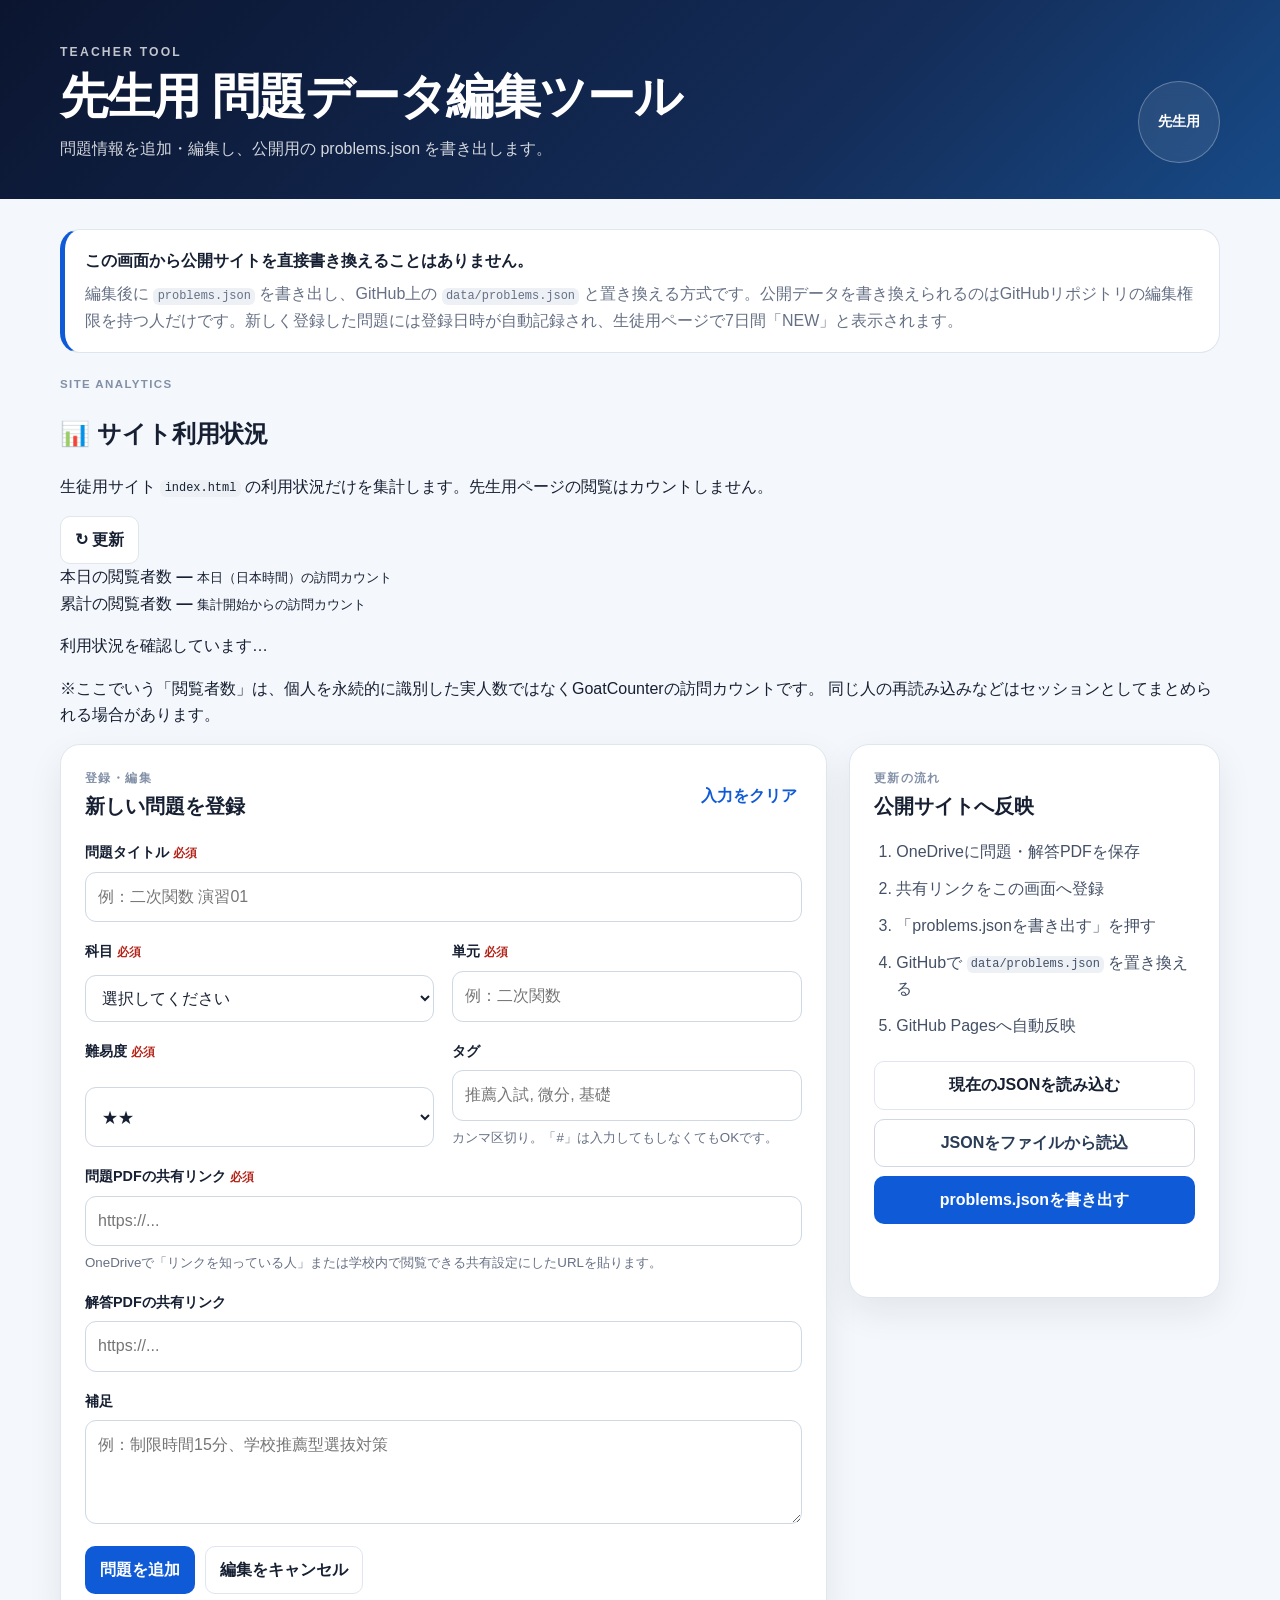
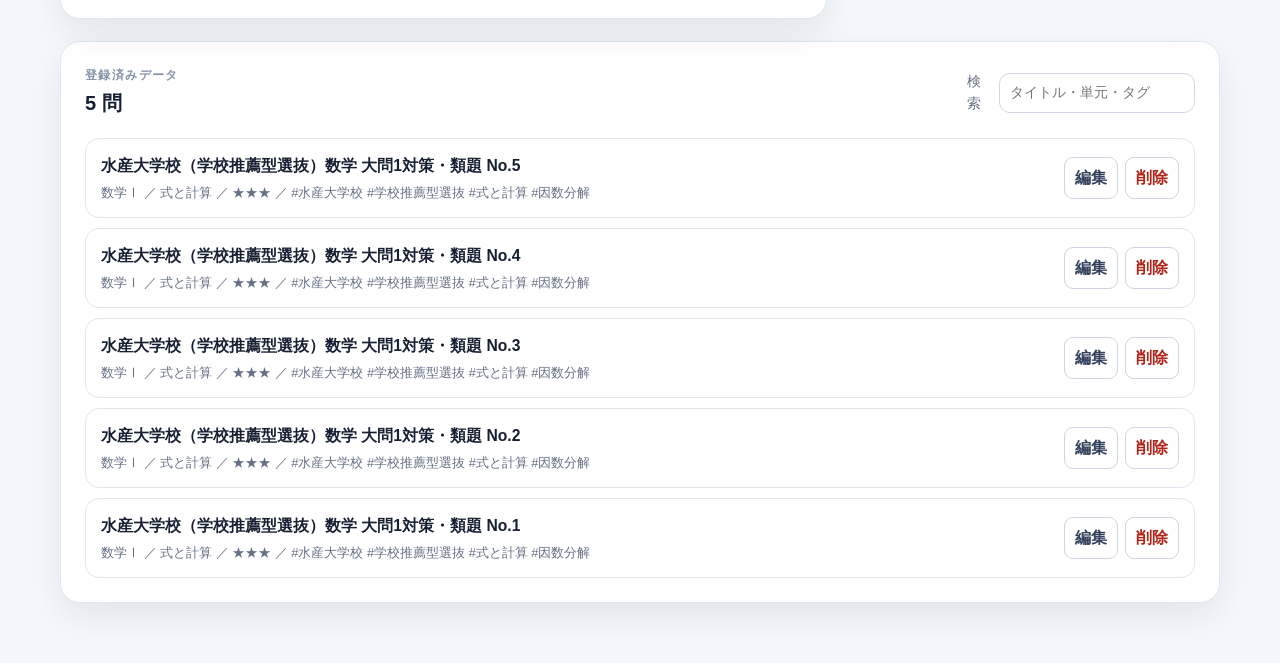
==== commit c1611952: "Add files via upload" ====
--- a/teacher.html
+++ b/teacher.html
@@ -5,7 +5,7 @@
   <meta name="viewport" content="width=device-width,initial-scale=1">
   <meta name="theme-color" content="#0f172a">
   <title>先生用 問題データ編集ツール</title>
-  <link rel="stylesheet" href="./assets/styles.css">
+  <link rel="stylesheet" href="./assets/styles.css?v=20260812-6">
 </head>
 <body class="teacher-page">
   <header class="site-header teacher-header">
@@ -23,6 +23,49 @@
     <section class="notice-box">
       <strong>この画面から公開サイトを直接書き換えることはありません。</strong>
       <p>編集後に <code>problems.json</code> を書き出し、GitHub上の <code>data/problems.json</code> と置き換える方式です。公開データを書き換えられるのはGitHubリポジトリの編集権限を持つ人だけです。新しく登録した問題には登録日時が自動記録され、生徒用ページで7日間「NEW」と表示されます。</p>
+    </section>
+
+    <section class="analytics-card" aria-labelledby="analyticsTitle">
+      <div class="analytics-head">
+        <div>
+          <p class="results-label">SITE ANALYTICS</p>
+          <h2 id="analyticsTitle">📊 サイト利用状況</h2>
+          <p>生徒用サイト <code>index.html</code> の利用状況だけを集計します。先生用ページの閲覧はカウントしません。</p>
+        </div>
+        <button id="refreshAnalytics" class="secondary-button analytics-refresh" type="button">↻ 更新</button>
+      </div>
+
+      <div class="analytics-stats">
+        <div class="analytics-stat">
+          <span class="analytics-stat-label">本日の閲覧者数</span>
+          <strong id="todayVisitorCount" class="analytics-stat-number">—</strong>
+          <small>本日（日本時間）の訪問カウント</small>
+        </div>
+        <div class="analytics-stat">
+          <span class="analytics-stat-label">累計の閲覧者数</span>
+          <strong id="totalVisitorCount" class="analytics-stat-number">—</strong>
+          <small>集計開始からの訪問カウント</small>
+        </div>
+      </div>
+
+      <div class="analytics-status-row">
+        <p id="analyticsStatus" class="analytics-status" aria-live="polite">利用状況を確認しています…</p>
+        <span id="analyticsUpdatedAt" class="analytics-updated"></span>
+      </div>
+
+      <div id="analyticsSetupHint" class="analytics-setup-hint" hidden>
+        <strong>初回設定が必要です</strong>
+        <p>
+          GoatCounterでサイトを作成し、<code>assets/analytics-config.js</code> の
+          <code>YOUR_GOATCOUNTER_CODE</code> を自分のCodeに置き換えてください。
+          また、GoatCounter側で「Allow adding visitor counts on your website」を有効にしてください。
+        </p>
+      </div>
+
+      <p class="analytics-note">
+        ※ここでいう「閲覧者数」は、個人を永続的に識別した実人数ではなくGoatCounterの訪問カウントです。
+        同じ人の再読み込みなどはセッションとしてまとめられる場合があります。
+      </p>
     </section>
 
     <div class="teacher-grid">
@@ -141,6 +184,8 @@
     </section>
   </main>
 
+  <script src="./assets/analytics-config.js?v=20260812-6"></script>
+  <script src="./assets/teacher-analytics.js?v=20260812-6" defer></script>
   <script src="./assets/teacher.js" defer></script>
 </body>
 </html>
--- a/assets/styles.css
+++ b/assets/styles.css
@@ -113,30 +113,905 @@
 }
 
 
-/* News */
-.news-section{padding-top:28px}
-.news-panel{background:var(--surface);border:1px solid var(--line);border-radius:var(--radius);box-shadow:var(--shadow);padding:22px 26px}
-.news-heading-row{display:flex;justify-content:space-between;align-items:center;gap:16px;padding-bottom:13px;border-bottom:1px solid var(--line)}
-.news-heading-row h2{margin:0;font-size:1.28rem}
-.news-limit-label{font-size:.78rem;font-weight:800;color:var(--muted);background:var(--surface-2);padding:5px 10px;border-radius:999px}
-.news-list{display:grid}
-.news-item{display:grid;grid-template-columns:155px minmax(0,1fr);gap:18px;padding:15px 2px;border-bottom:1px solid #edf1f5}
-.news-item:last-child{border-bottom:0;padding-bottom:3px}
-.news-meta{display:flex;align-items:center;gap:7px;flex-wrap:wrap;align-content:start}
-.news-meta time{font-weight:850;color:#36465e;font-size:.88rem}
-.new-badge{display:inline-flex;align-items:center;background:#e54d3d;color:white;font-size:.64rem;line-height:1;border-radius:999px;padding:5px 7px;font-weight:900;letter-spacing:.04em}
-.news-type{display:inline-flex;background:#edf4ff;color:#315b93;border-radius:999px;padding:4px 8px;font-size:.72rem;font-weight:800}
-.news-body h3{margin:0;font-size:.95rem}
-.news-body p{margin:4px 0 0;color:var(--muted);font-size:.84rem}
-.news-loading,.news-empty{margin:18px 2px 2px;color:var(--muted);font-size:.87rem}
-.section-divider{display:flex;align-items:center;gap:14px;margin:36px 0 22px;color:#53627a;font-weight:850;letter-spacing:.06em}
-.section-divider::before,.section-divider::after{content:"";height:1px;background:var(--line);flex:1}
-.workflow-copy{color:var(--muted);font-size:.88rem;margin:10px 0 0}
-.news-admin-row p{white-space:normal}
+/* === Student progress / NEW / counts update === */
+.toggle-field{
+  display:flex;
+  align-items:center;
+  gap:9px;
+  margin-top:18px;
+  padding:11px 12px;
+  border:1px solid var(--line);
+  border-radius:11px;
+  background:#fafcff;
+  font-weight:750;
+  font-size:.9rem;
+  cursor:pointer;
+}
+.toggle-field input{width:auto;margin:0}
+.storage-note{
+  margin:18px 0 0;
+  padding-top:14px;
+  border-top:1px solid var(--line);
+  color:var(--muted);
+  font-size:.75rem;
+  line-height:1.55;
+}
+.progress-summary{
+  display:grid;
+  grid-template-columns:repeat(3,1fr);
+  gap:10px;
+  margin-bottom:24px;
+}
+.summary-item{
+  background:#f7f9fc;
+  border:1px solid var(--line);
+  border-radius:13px;
+  padding:13px 14px;
+}
+.summary-label{
+  display:block;
+  color:var(--muted);
+  font-size:.75rem;
+  font-weight:750;
+  margin-bottom:2px;
+}
+.summary-item strong{
+  font-size:1.35rem;
+  line-height:1.1;
+}
+.problem-title-row{
+  display:flex;
+  align-items:center;
+  flex-wrap:wrap;
+  gap:8px;
+}
+.problem-title-row .problem-title{margin:0}
+.new-problem-badge{
+  display:inline-flex;
+  align-items:center;
+  height:22px;
+  padding:0 7px;
+  border-radius:999px;
+  background:#fff0dc;
+  color:#a44c00;
+  border:1px solid #ffd2a1;
+  font-size:.68rem;
+  font-weight:900;
+  letter-spacing:.06em;
+}
+.solved-pill{
+  background:#e8f7ef;
+  color:#147a49;
+  border-radius:8px;
+  padding:3px 8px;
+  font-weight:800;
+}
+.problem-solved{
+  background:#fcfefd;
+}
+.personal-actions{
+  display:flex;
+  flex-wrap:wrap;
+  gap:8px;
+  margin-top:15px;
+  padding-top:13px;
+  border-top:1px dashed var(--line);
+}
+.state-button{
+  border:1px solid #cfd8e3;
+  background:#fff;
+  color:#42516a;
+  border-radius:999px;
+  padding:7px 11px;
+  font-size:.8rem;
+  font-weight:800;
+}
+.favorite-button.active{
+  background:#fff8dc;
+  border-color:#ead176;
+  color:#7d6300;
+}
+.solved-button.active{
+  background:#e8f7ef;
+  border-color:#a9ddc1;
+  color:#147a49;
+}
 
 @media (max-width:620px){
-  .news-section{padding-top:18px}
-  .news-panel{padding:17px;border-radius:15px}
-  .news-item{grid-template-columns:1fr;gap:6px;padding:13px 0}
-  .news-meta{gap:6px}
-}
+  .progress-summary{grid-template-columns:repeat(3,1fr);gap:6px;margin-bottom:18px}
+  .summary-item{padding:10px 8px;text-align:center}
+  .summary-label{font-size:.68rem}
+  .summary-item strong{font-size:1.15rem}
+  .personal-actions .state-button{flex:1}
+}
+
+
+/* === New problems latest 5 / jump navigation === */
+.new-problems-panel{
+  margin-bottom:20px;
+  padding:18px;
+  border:1px solid #d8e5f5;
+  border-radius:16px;
+  background:linear-gradient(180deg,#f8fbff 0%,#ffffff 100%);
+}
+.new-problems-head{
+  display:flex;
+  justify-content:space-between;
+  align-items:flex-end;
+  gap:14px;
+  margin-bottom:12px;
+}
+.new-problems-head h2{
+  margin:0;
+  font-size:1.18rem;
+}
+.new-problems-note{
+  color:var(--muted);
+  font-size:.74rem;
+  font-weight:700;
+  white-space:nowrap;
+}
+.new-problems-list{
+  display:grid;
+  gap:8px;
+}
+.new-problem-link{
+  width:100%;
+  display:grid;
+  grid-template-columns:minmax(0,1fr) auto auto;
+  align-items:center;
+  gap:10px;
+  text-align:left;
+  border:1px solid var(--line);
+  background:#fff;
+  color:var(--text);
+  border-radius:12px;
+  padding:11px 12px;
+  transition:.15s transform,.15s box-shadow,.15s border;
+}
+.new-problem-link:hover{
+  transform:translateY(-1px);
+  border-color:#b9cae1;
+  box-shadow:0 8px 20px rgba(30,41,59,.06);
+}
+.new-problem-link-main{
+  min-width:0;
+  display:flex;
+  align-items:center;
+  gap:8px;
+}
+.new-list-badge{
+  flex:0 0 auto;
+  display:inline-flex;
+  align-items:center;
+  height:21px;
+  padding:0 7px;
+  border-radius:999px;
+  background:#fff0dc;
+  color:#a44c00;
+  border:1px solid #ffd2a1;
+  font-size:.65rem;
+  font-weight:900;
+  letter-spacing:.05em;
+}
+.new-problem-link-title{
+  overflow:hidden;
+  text-overflow:ellipsis;
+  white-space:nowrap;
+  font-weight:850;
+}
+.new-problem-link-meta{
+  color:var(--muted);
+  font-size:.78rem;
+  white-space:nowrap;
+}
+.new-problem-link-arrow{
+  color:var(--accent);
+  font-size:1rem;
+  font-weight:900;
+}
+.problem-card.jump-highlight{
+  animation:problemJumpHighlight 2.6s ease;
+}
+@keyframes problemJumpHighlight{
+  0%,100%{box-shadow:0 10px 28px rgba(30,41,59,.08);border-color:var(--line)}
+  20%,70%{box-shadow:0 0 0 4px rgba(15,91,215,.16),0 14px 34px rgba(15,91,215,.14);border-color:#76a9ee}
+}
+
+@media (max-width:620px){
+  .new-problems-panel{padding:14px;margin-bottom:16px}
+  .new-problems-head{align-items:flex-start}
+  .new-problems-note{white-space:normal;text-align:right;max-width:120px}
+  .new-problem-link{
+    grid-template-columns:minmax(0,1fr) auto;
+  }
+  .new-problem-link-meta{
+    grid-column:1/2;
+    padding-left:49px;
+    white-space:normal;
+  }
+  .new-problem-link-arrow{
+    grid-column:2;
+    grid-row:1/3;
+  }
+}
+
+
+/* === View switcher === */
+.view-switcher{
+  display:flex;
+  gap:10px;
+  padding-top:20px;
+}
+.view-switch-button{
+  border:1px solid var(--line);
+  background:#fff;
+  color:#42516a;
+  border-radius:999px;
+  padding:10px 16px;
+  font-weight:850;
+  box-shadow:0 4px 14px rgba(31,41,55,.04);
+}
+.view-switch-button.active{
+  background:var(--accent);
+  border-color:var(--accent);
+  color:#fff;
+}
+
+/* === Calculation training === */
+.training-view{
+  padding-block:24px 60px;
+}
+.training-intro{
+  display:flex;
+  align-items:flex-end;
+  justify-content:space-between;
+  gap:20px;
+  margin-bottom:18px;
+  padding:22px 24px;
+  color:#fff;
+  border-radius:20px;
+  background:linear-gradient(135deg,#17315c 0%,#0f5bd7 100%);
+  box-shadow:var(--shadow);
+}
+.training-intro h2{
+  margin:2px 0 5px;
+  font-size:1.55rem;
+}
+.training-intro p{margin:0;opacity:.86}
+.training-free-badge{
+  flex:0 0 auto;
+  padding:8px 12px;
+  border:1px solid rgba(255,255,255,.3);
+  border-radius:999px;
+  background:rgba(255,255,255,.12);
+  font-size:.8rem;
+  font-weight:800;
+}
+.training-layout{
+  display:grid;
+  grid-template-columns:300px minmax(0,1fr);
+  gap:28px;
+}
+.training-controls,
+.training-results{
+  background:var(--surface);
+  border:1px solid var(--line);
+  border-radius:var(--radius);
+  box-shadow:var(--shadow);
+}
+.training-controls{
+  align-self:start;
+  position:sticky;
+  top:18px;
+  padding:22px;
+}
+.training-results{
+  min-height:560px;
+  padding:26px;
+}
+.training-generate-button{
+  width:100%;
+  margin-top:22px;
+}
+.training-rule-note{
+  margin-top:16px;
+  padding:13px 14px;
+  border-radius:12px;
+  background:#f5f8fc;
+  border:1px solid var(--line);
+}
+.training-rule-note strong{
+  font-size:.82rem;
+}
+.training-rule-note p{
+  margin:4px 0 0;
+  color:var(--muted);
+  font-size:.78rem;
+  line-height:1.55;
+}
+.training-empty{
+  min-height:440px;
+  display:grid;
+  place-content:center;
+  text-align:center;
+  color:var(--muted);
+}
+.training-empty-icon{
+  font-family:Georgia,serif;
+  font-size:3rem;
+  color:#91a1b8;
+}
+.training-empty h3{
+  margin:.2em 0;
+  color:var(--text);
+}
+.training-empty p{margin:0}
+.training-sheet-head{
+  display:flex;
+  align-items:flex-start;
+  justify-content:space-between;
+  gap:18px;
+  padding-bottom:18px;
+  border-bottom:1px solid var(--line);
+}
+.training-sheet-head h2{
+  margin:0;
+  font-size:1.45rem;
+}
+.training-meta{
+  margin:4px 0 0;
+  color:var(--muted);
+  font-size:.84rem;
+}
+.training-head-actions{
+  display:flex;
+  flex-wrap:wrap;
+  gap:8px;
+  justify-content:flex-end;
+}
+.generated-problems{
+  display:grid;
+  gap:15px;
+  margin-top:20px;
+}
+.generated-problem-card{
+  display:grid;
+  grid-template-columns:38px minmax(0,1fr);
+  gap:12px;
+  padding:18px;
+  border:1px solid var(--line);
+  border-radius:16px;
+  background:#fff;
+}
+.generated-number{
+  width:34px;
+  height:34px;
+  display:grid;
+  place-items:center;
+  border-radius:50%;
+  background:#edf4ff;
+  color:#245a9d;
+  font-weight:900;
+}
+.generated-instruction{
+  margin:0 0 6px;
+  color:#5b687c;
+  font-size:.84rem;
+  font-weight:750;
+}
+.generated-expression{
+  overflow-x:auto;
+  padding:2px 0 5px;
+  font-size:1.08rem;
+}
+.answer-toggle{
+  border:1px solid #cfd8e3;
+  background:#fff;
+  color:#33435d;
+  border-radius:9px;
+  padding:7px 11px;
+  font-size:.8rem;
+  font-weight:800;
+}
+.answer-toggle:hover{background:#f5f8fb}
+.generated-answer{
+  margin-top:12px;
+  padding:13px 14px;
+  border-left:4px solid #36a269;
+  border-radius:10px;
+  background:#f2fbf6;
+}
+.answer-label{
+  display:inline-block;
+  color:#137a49;
+  font-size:.75rem;
+  font-weight:900;
+  letter-spacing:.08em;
+}
+.generated-answer mjx-container{
+  margin:.45em 0 !important;
+}
+.generated-expression mjx-container{
+  margin:.55em 0 !important;
+}
+
+@media (max-width:850px){
+  .training-layout{grid-template-columns:1fr}
+  .training-controls{position:static}
+}
+@media (max-width:620px){
+  .view-switcher{padding-top:14px}
+  .view-switch-button{flex:1;padding:9px 8px;font-size:.82rem}
+  .training-view{padding-top:16px}
+  .training-intro{padding:17px;border-radius:15px;align-items:flex-start}
+  .training-free-badge{display:none}
+  .training-controls,.training-results{padding:17px;border-radius:15px}
+  .training-sheet-head{display:grid}
+  .training-head-actions{justify-content:stretch}
+  .training-head-actions button{flex:1}
+  .generated-problem-card{grid-template-columns:31px minmax(0,1fr);padding:14px;gap:9px}
+  .generated-number{width:29px;height:29px;font-size:.82rem}
+  .generated-expression{font-size:1rem}
+}
+
+
+/* === PDF direct generator === */
+.pdf-generator-guide{
+  display:flex;
+  min-height:500px;
+  flex-direction:column;
+  align-items:flex-start;
+  justify-content:center;
+}
+.pdf-guide-icon{
+  display:grid;
+  place-items:center;
+  width:64px;
+  height:64px;
+  margin-bottom:14px;
+  border-radius:18px;
+  background:#eef5ff;
+  color:#1459bf;
+  font-weight:950;
+  letter-spacing:.06em;
+}
+.pdf-generator-guide h2{
+  margin:0 0 8px;
+}
+.pdf-generator-guide>p{
+  max-width:690px;
+  margin:0;
+  color:var(--muted);
+  line-height:1.75;
+}
+.pdf-feature-grid{
+  width:100%;
+  display:grid;
+  grid-template-columns:repeat(2,minmax(0,1fr));
+  gap:10px;
+  margin-top:22px;
+}
+.pdf-feature-grid>div{
+  display:flex;
+  flex-direction:column;
+  gap:3px;
+  padding:14px;
+  border:1px solid var(--line);
+  border-radius:12px;
+  background:#fafcff;
+}
+.pdf-feature-grid strong{font-size:.85rem}
+.pdf-feature-grid span{font-size:.76rem;color:var(--muted);line-height:1.5}
+.pdf-status{
+  width:100%;
+  display:flex;
+  flex-direction:column;
+  gap:3px;
+  margin-top:20px;
+  padding:13px 15px;
+  border-radius:12px;
+  background:#f4f7fb;
+  border:1px solid var(--line);
+}
+.pdf-status strong{font-size:.85rem}
+.pdf-status span{font-size:.77rem;color:var(--muted)}
+.pdf-status.busy{
+  background:#fff9eb;
+  border-color:#f0d79a;
+}
+.pdf-status.error{
+  background:#fff3f3;
+  border-color:#efb1b1;
+}
+.training-generate-button:disabled{
+  opacity:.65;
+  cursor:wait;
+}
+
+/* Hidden A4 render surface used only while creating a PDF. */
+#printRoot{
+  position:fixed;
+  left:-12000px;
+  top:0;
+  width:794px;
+  visibility:hidden;
+  pointer-events:none;
+  background:#fff;
+  z-index:-9999;
+}
+.pdf-page{
+  box-sizing:border-box;
+  width:794px;
+  height:1123px;
+  overflow:hidden;
+  padding:50px 54px 40px;
+  background:#fff;
+  color:#111827;
+  font-family:"Yu Gothic","YuGothic","Hiragino Kaku Gothic ProN","Meiryo",sans-serif;
+  display:flex;
+  flex-direction:column;
+}
+.pdf-page-header{
+  display:flex;
+  justify-content:space-between;
+  align-items:flex-start;
+  gap:24px;
+  padding-bottom:14px;
+  border-bottom:2px solid #1f2937;
+}
+.pdf-eyebrow{
+  font-size:10px;
+  font-weight:800;
+  letter-spacing:.14em;
+  color:#657187;
+}
+.pdf-page-header h1{
+  margin:4px 0 5px;
+  font-size:24px;
+  line-height:1.25;
+  letter-spacing:.03em;
+}
+.pdf-meta{
+  font-size:12px;
+  color:#4b5563;
+}
+.pdf-kind{
+  flex:0 0 auto;
+  padding:6px 11px;
+  border:1.5px solid #1f2937;
+  border-radius:6px;
+  font-size:12px;
+  font-weight:900;
+}
+.pdf-name-row{
+  display:flex;
+  align-items:center;
+  gap:8px;
+  margin:15px 0 2px;
+  font-size:12px;
+}
+.pdf-name-row>span:first-of-type{
+  display:inline-block;
+  width:220px;
+  border-bottom:1px solid #6b7280;
+}
+.pdf-date{margin-left:auto}
+.pdf-page-body{
+  flex:1;
+  min-height:0;
+}
+.pdf-problem-item{
+  display:grid;
+  grid-template-columns:42px 1fr;
+  gap:10px;
+  min-height:170px;
+  padding:15px 0;
+  border-bottom:1px solid #d6dbe3;
+}
+.pdf-problem-item.detailed{min-height:220px}
+.pdf-problem-number,
+.pdf-solution-number{
+  width:42px;
+  height:auto;
+  display:block;
+  padding-top:2px;
+  background:none;
+  border-radius:0;
+  font-size:12px;
+  font-weight:700;
+  text-align:left;
+}
+.pdf-instruction{
+  font-size:12px;
+  font-weight:650;
+}
+.pdf-math{
+  min-height:42px;
+  font-size:13px;
+  text-align:left;
+}
+.pdf-work-space{
+  min-height:58px;
+  margin-top:4px;
+}
+.pdf-solution-item{
+  display:grid;
+  grid-template-columns:42px 1fr;
+  gap:10px;
+  padding:15px 0 18px;
+  border-bottom:1px solid #d6dbe3;
+}
+.pdf-solution-item.detailed{
+  min-height:400px;
+}
+.pdf-original{
+  padding:4px 0 8px;
+  font-size:13px;
+  text-align:left;
+}
+.pdf-solution-label{
+  display:inline-block;
+  margin-bottom:2px;
+  padding:3px 8px;
+  border-radius:5px;
+  background:#eef7f1;
+  color:#16623c;
+  font-size:10px;
+  font-weight:900;
+}
+.pdf-solution-math{
+  font-size:13px;
+  line-height:1.65;
+  text-align:left;
+}
+.pdf-page mjx-container{
+  margin:.55em 0 !important;
+}
+.pdf-solution-math mjx-container{
+  text-align:left !important;
+}
+.pdf-page-footer{
+  flex:0 0 auto;
+  padding-top:8px;
+  border-top:1px solid #e0e4ea;
+  color:#8892a2;
+  font-size:9px;
+  text-align:right;
+}
+
+@media (max-width:620px){
+  .pdf-feature-grid{grid-template-columns:1fr}
+  .pdf-generator-guide{min-height:400px}
+}
+
+
+/* === Native browser PDF / print mode === */
+@page{
+  size:A4 portrait;
+  margin:0;
+}
+
+@media print{
+  html,body{
+    width:210mm !important;
+    margin:0 !important;
+    padding:0 !important;
+    background:#fff !important;
+  }
+
+  body > *:not(#printRoot){
+    display:none !important;
+  }
+
+  #printRoot{
+    display:block !important;
+    position:static !important;
+    left:auto !important;
+    top:auto !important;
+    visibility:visible !important;
+    pointer-events:auto !important;
+    z-index:auto !important;
+    width:210mm !important;
+    margin:0 !important;
+    padding:0 !important;
+    background:#fff !important;
+  }
+
+  #printRoot .pdf-page{
+    width:210mm !important;
+    height:297mm !important;
+    min-height:297mm !important;
+    box-sizing:border-box !important;
+    page-break-after:always !important;
+    break-after:page !important;
+    box-shadow:none !important;
+    margin:0 !important;
+  }
+
+  #printRoot .pdf-page:last-child{
+    page-break-after:auto !important;
+    break-after:auto !important;
+  }
+
+  #printRoot mjx-container,
+  #printRoot svg{
+    break-inside:avoid !important;
+    page-break-inside:avoid !important;
+  }
+
+  #printRoot .pdf-problem-item,
+  #printRoot .pdf-solution-item{
+    break-inside:avoid !important;
+    page-break-inside:avoid !important;
+  }
+}
+
+
+/* === PDF layout refinements v3 === */
+.pdf-set-instruction{
+  margin:16px 0 4px;
+  font-size:13px;
+  font-weight:700;
+  line-height:1.6;
+}
+
+.pdf-problem-main,
+.pdf-solution-main{
+  min-width:0;
+}
+
+.pdf-page .pdf-math mjx-container[display="true"],
+.pdf-page .pdf-original mjx-container[display="true"],
+.pdf-page .pdf-solution-math mjx-container[display="true"]{
+  text-align:left !important;
+  margin:.35em 0 !important;
+}
+
+.pdf-problem-item{
+  border-bottom:1px solid #d6dbe3;
+}
+
+.pdf-problem-item.detailed{
+  min-height:190px;
+}
+
+.pdf-work-space{
+  border:0 !important;
+}
+
+
+
+/* === A4 on-screen preview v4 === */
+.training-preview-section{
+  margin-top:24px;
+  padding:20px;
+  border:1px solid var(--line);
+  border-radius:18px;
+  background:#f2f5f9;
+}
+
+.training-preview-head{
+  display:flex;
+  align-items:flex-start;
+  justify-content:space-between;
+  gap:20px;
+  margin-bottom:14px;
+}
+
+.training-preview-head h2{
+  margin:2px 0 5px;
+}
+
+.training-preview-head p{
+  margin:0;
+  color:var(--muted);
+  font-size:.84rem;
+}
+
+.training-preview-actions{
+  display:flex;
+  flex-wrap:wrap;
+  justify-content:flex-end;
+  gap:9px;
+}
+
+.training-preview-actions .primary-button,
+.training-preview-actions .secondary-button{
+  white-space:nowrap;
+}
+
+.preview-help{
+  margin-bottom:14px;
+  padding:11px 13px;
+  border:1px solid #d7e2f2;
+  border-radius:10px;
+  background:#fff;
+  color:#536176;
+  font-size:.79rem;
+  line-height:1.65;
+}
+
+.training-preview-viewport{
+  width:100%;
+  overflow-x:hidden;
+  padding:18px 0 28px;
+  border-radius:14px;
+  background:#dce2ea;
+}
+
+.training-preview-pages{
+  display:flex;
+  flex-direction:column;
+  align-items:center;
+  gap:24px;
+}
+
+.preview-page-frame{
+  position:relative;
+  flex:0 0 auto;
+  overflow:visible;
+  transition:width .15s ease,height .15s ease;
+}
+
+.preview-page-frame > .pdf-page{
+  position:absolute;
+  left:0;
+  top:0;
+  margin:0;
+  box-shadow:0 7px 24px rgba(15,23,42,.18);
+  transition:transform .15s ease;
+}
+
+.secondary-button{
+  appearance:none;
+  border:1px solid var(--line);
+  border-radius:10px;
+  background:#fff;
+  color:var(--text);
+  padding:10px 14px;
+  font:inherit;
+  font-weight:750;
+  cursor:pointer;
+}
+
+.secondary-button:hover{
+  background:#f5f7fa;
+}
+
+.secondary-button:disabled{
+  opacity:.6;
+  cursor:wait;
+}
+
+@media (max-width:760px){
+  .training-preview-section{
+    padding:12px;
+  }
+
+  .training-preview-head{
+    flex-direction:column;
+  }
+
+  .training-preview-actions{
+    width:100%;
+    justify-content:stretch;
+  }
+
+  .training-preview-actions button{
+    flex:1 1 180px;
+  }
+
+  .training-preview-viewport{
+    padding-left:6px;
+    padding-right:6px;
+  }
+}
+
+/* Never show the scaled web preview in the printed PDF.
+   Printing continues to use the dedicated top-level #printRoot. */
+@media print{
+  #trainingPreviewSection{
+    display:none !important;
+  }
+}
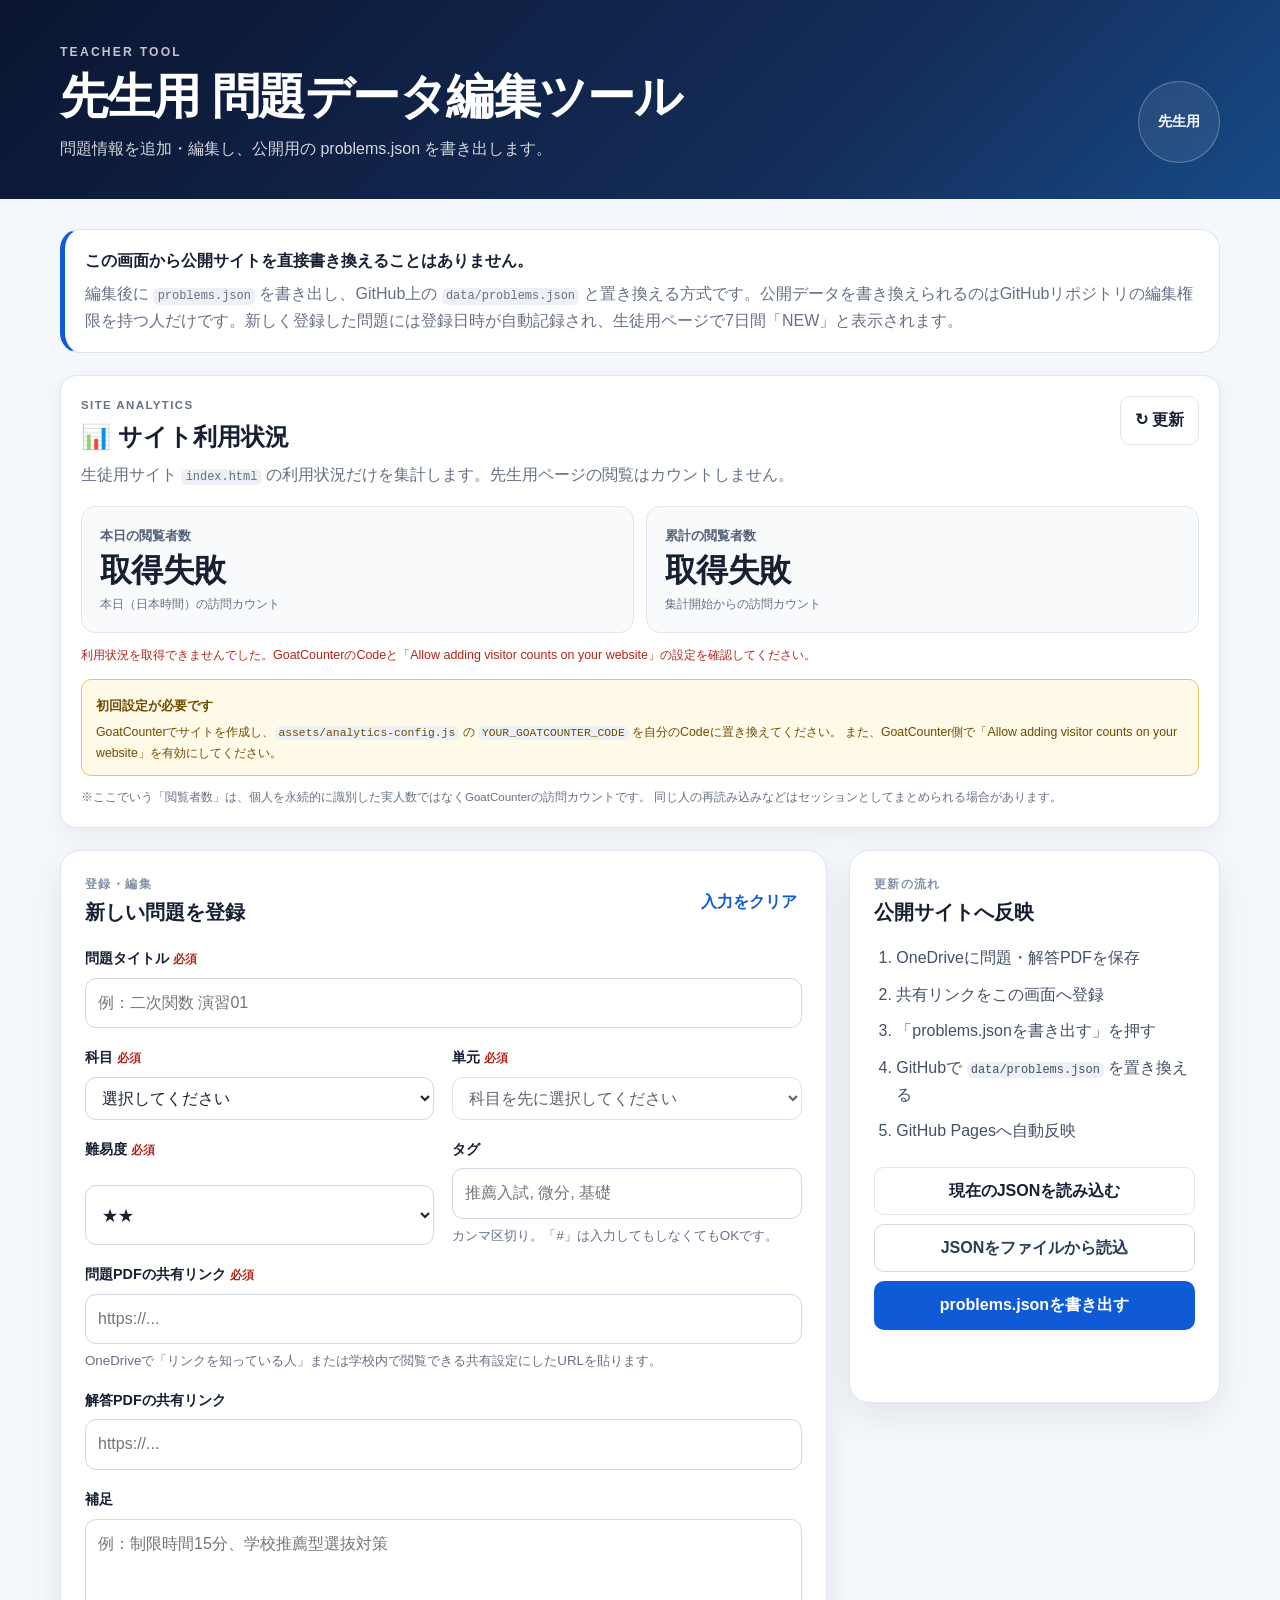
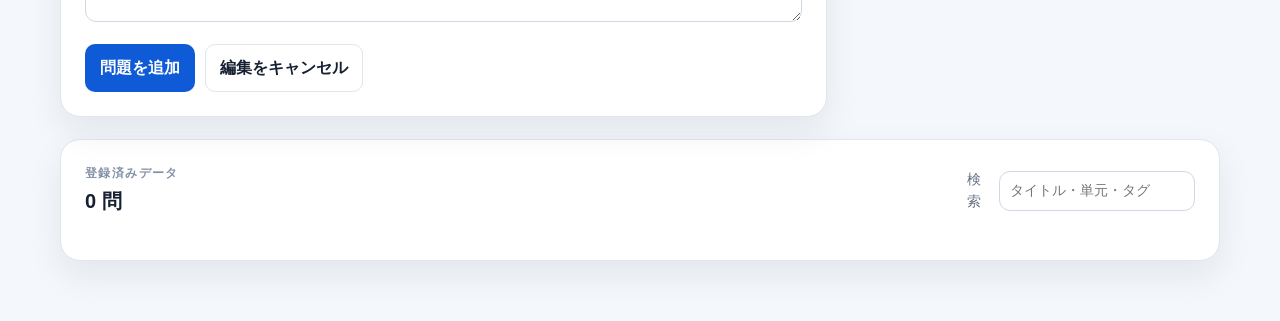
==== commit 43374eea: "Add files via upload" ====
--- a/teacher.html
+++ b/teacher.html
@@ -102,7 +102,9 @@
 
             <label class="field">
               <span>単元 <b>必須</b></span>
-              <input id="unit" required placeholder="例：二次関数">
+              <select id="unit" required disabled>
+                <option value="">科目を先に選択してください</option>
+              </select>
             </label>
 
             <label class="field">
@@ -186,6 +188,6 @@
 
   <script src="./assets/analytics-config.js?v=20260812-6"></script>
   <script src="./assets/teacher-analytics.js?v=20260812-6" defer></script>
-  <script src="./assets/teacher.js" defer></script>
+  <script src="./assets/teacher-v12.js?v=20260812-12" defer></script>
 </body>
 </html>
--- a/assets/styles.css
+++ b/assets/styles.css
@@ -1015,3 +1015,145 @@
     display:none !important;
   }
 }
+
+
+/* === Teacher site analytics v6 === */
+.analytics-card{
+  margin:18px 0 22px;
+  padding:20px;
+  border:1px solid var(--line);
+  border-radius:16px;
+  background:#fff;
+  box-shadow:0 8px 24px rgba(15,23,42,.05);
+}
+
+.analytics-head{
+  display:flex;
+  justify-content:space-between;
+  align-items:flex-start;
+  gap:18px;
+}
+
+.analytics-head h2{
+  margin:2px 0 5px;
+}
+
+.analytics-head p{
+  margin:0;
+  color:var(--muted);
+  line-height:1.65;
+}
+
+.analytics-refresh{
+  flex:0 0 auto;
+}
+
+.analytics-stats{
+  display:grid;
+  grid-template-columns:repeat(2,minmax(0,1fr));
+  gap:12px;
+  margin-top:18px;
+}
+
+.analytics-stat{
+  padding:18px;
+  border:1px solid var(--line);
+  border-radius:14px;
+  background:#f8fafc;
+}
+
+.analytics-stat-label{
+  display:block;
+  margin-bottom:6px;
+  color:#536176;
+  font-size:.82rem;
+  font-weight:800;
+}
+
+.analytics-stat-number{
+  display:block;
+  font-size:2rem;
+  line-height:1.1;
+  letter-spacing:-.02em;
+}
+
+.analytics-stat small{
+  display:block;
+  margin-top:7px;
+  color:var(--muted);
+  font-size:.72rem;
+}
+
+.analytics-status-row{
+  display:flex;
+  justify-content:space-between;
+  align-items:center;
+  gap:14px;
+  margin-top:13px;
+}
+
+.analytics-status{
+  margin:0;
+  color:var(--muted);
+  font-size:.78rem;
+  line-height:1.6;
+}
+
+.analytics-status.warning{
+  color:#8a5a00;
+}
+
+.analytics-status.error{
+  color:#b42318;
+}
+
+.analytics-updated{
+  flex:0 0 auto;
+  color:var(--muted);
+  font-size:.72rem;
+}
+
+.analytics-setup-hint{
+  margin-top:13px;
+  padding:12px 14px;
+  border:1px solid #e5c46b;
+  border-radius:10px;
+  background:#fff9e8;
+  color:#6d4b00;
+}
+
+.analytics-setup-hint strong{
+  font-size:.82rem;
+}
+
+.analytics-setup-hint p{
+  margin:4px 0 0;
+  font-size:.77rem;
+  line-height:1.65;
+}
+
+.analytics-note{
+  margin:12px 0 0;
+  color:var(--muted);
+  font-size:.72rem;
+  line-height:1.6;
+}
+
+@media (max-width:680px){
+  .analytics-head{
+    flex-direction:column;
+  }
+
+  .analytics-refresh{
+    width:100%;
+  }
+
+  .analytics-stats{
+    grid-template-columns:1fr;
+  }
+
+  .analytics-status-row{
+    align-items:flex-start;
+    flex-direction:column;
+  }
+}
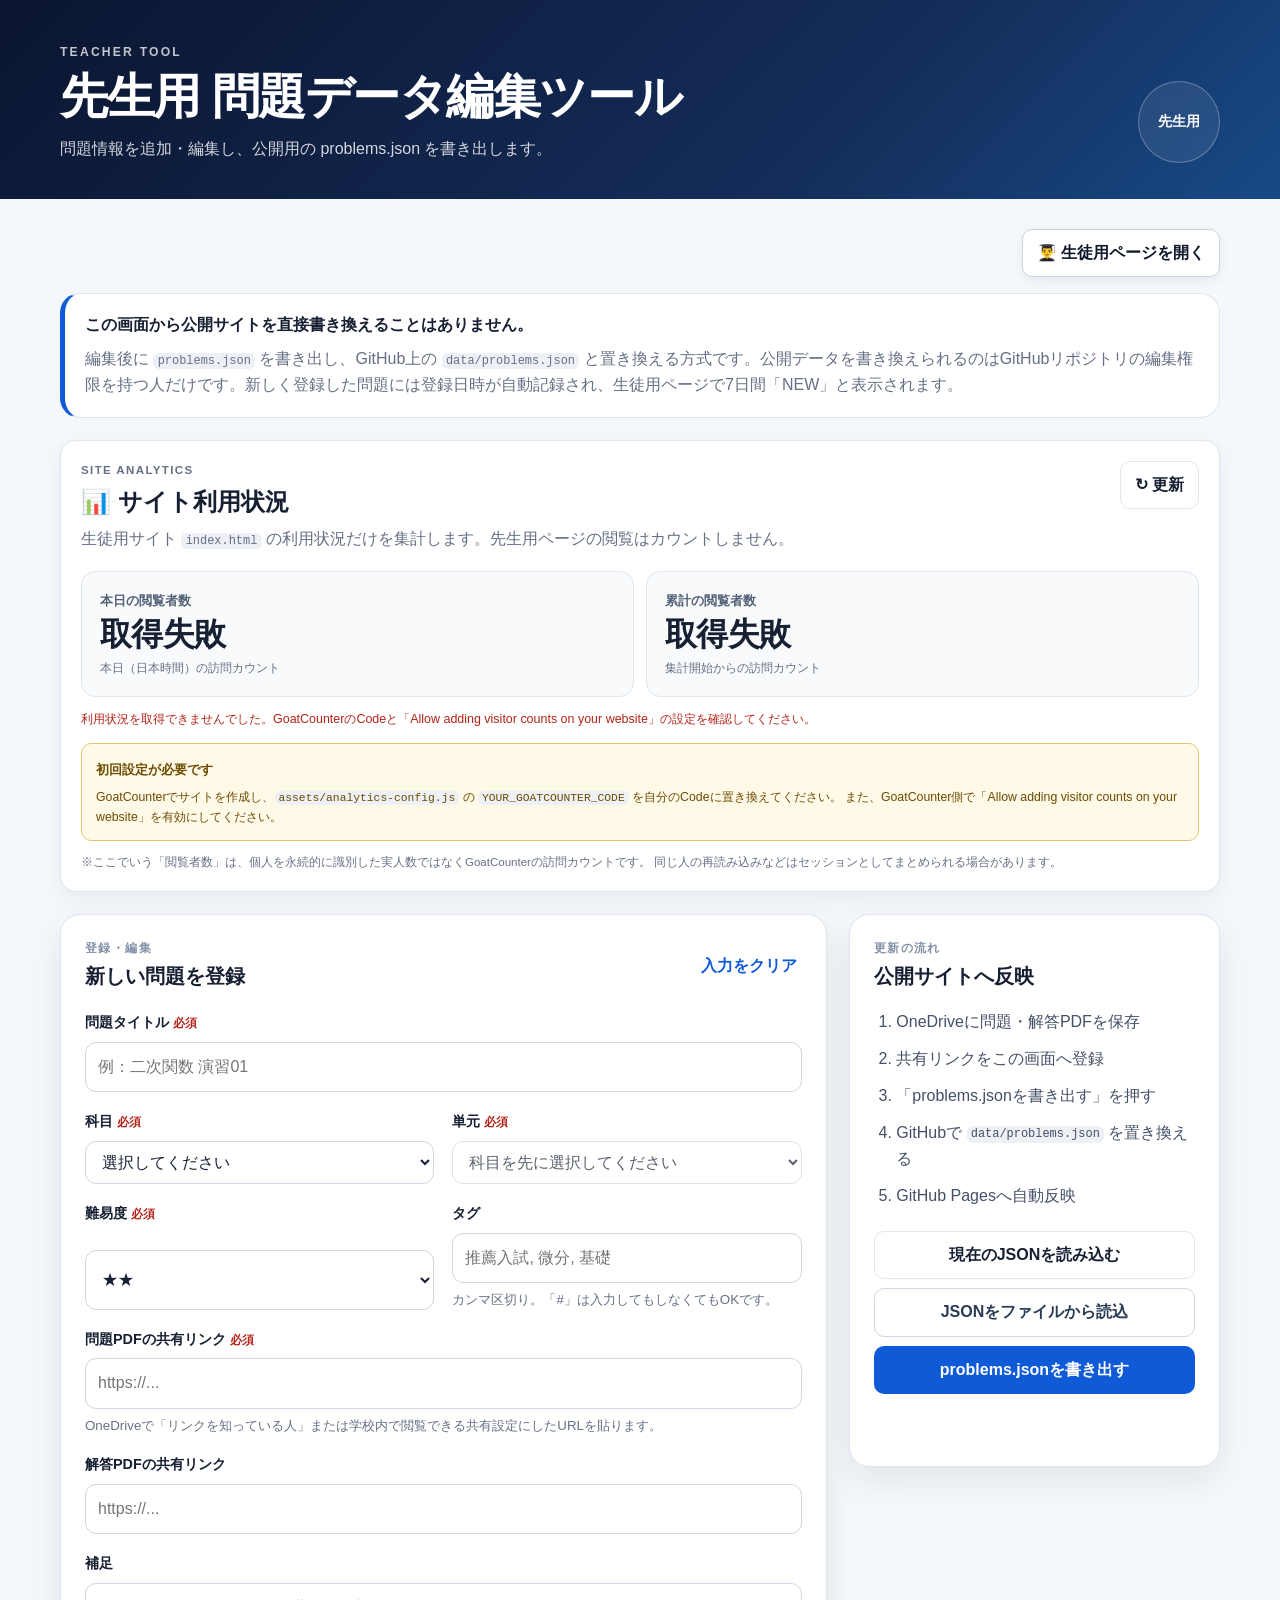
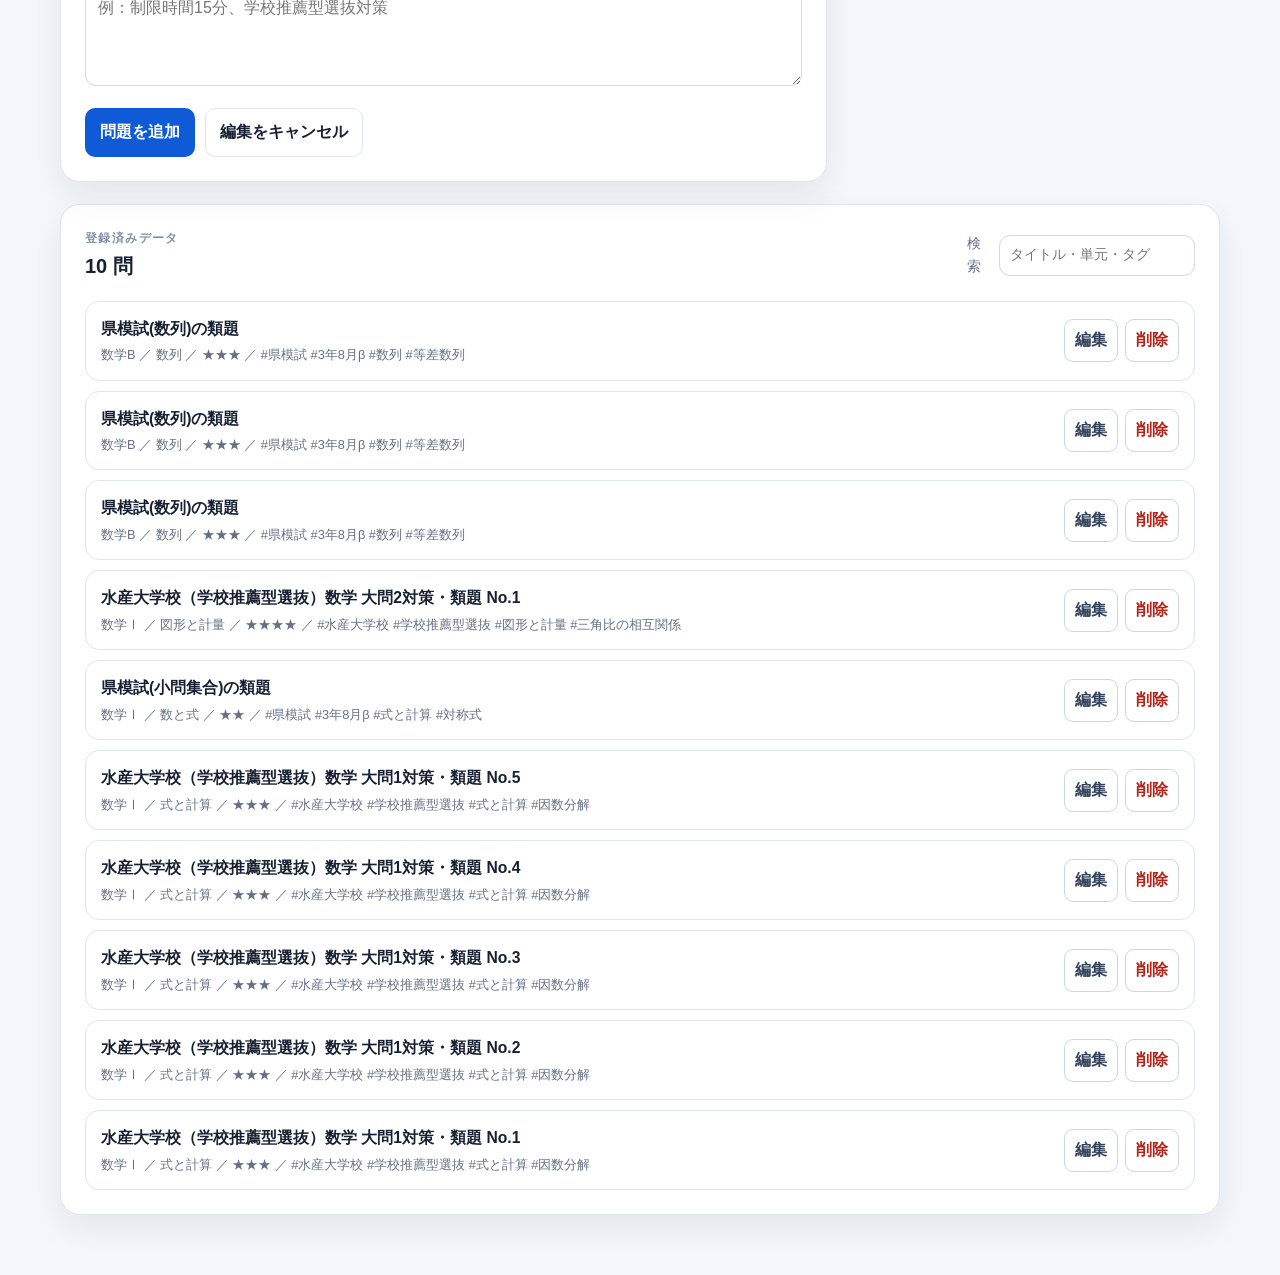
==== commit 9d84ca5a: "Add files via upload" ====
--- a/teacher.html
+++ b/teacher.html
@@ -6,6 +6,40 @@
   <meta name="theme-color" content="#0f172a">
   <title>先生用 問題データ編集ツール</title>
   <link rel="stylesheet" href="./assets/styles.css?v=20260812-6">
+
+  <style>
+    .teacher-student-link-wrap{
+      display:flex;
+      justify-content:flex-end;
+      margin:0 0 16px;
+    }
+    .teacher-student-link{
+      display:inline-flex;
+      align-items:center;
+      justify-content:center;
+      gap:.4em;
+      padding:10px 14px;
+      border:1px solid #cbd5e1;
+      border-radius:10px;
+      background:#fff;
+      color:#0f172a;
+      font-weight:700;
+      text-decoration:none;
+      box-shadow:0 4px 12px rgba(15,23,42,.06);
+    }
+    .teacher-student-link:hover{
+      background:#f8fafc;
+    }
+    @media (max-width:680px){
+      .teacher-student-link-wrap{
+        justify-content:stretch;
+      }
+      .teacher-student-link{
+        width:100%;
+      }
+    }
+  </style>
+
 </head>
 <body class="teacher-page">
   <header class="site-header teacher-header">
@@ -20,6 +54,16 @@
   </header>
 
   <main class="container teacher-layout">
+
+    <div class="teacher-student-link-wrap">
+      <a
+        class="teacher-student-link"
+        href="https://hattunn-math.github.io/math-problem-library/"
+        target="_blank"
+        rel="noopener noreferrer"
+      >👨‍🎓 生徒用ページを開く</a>
+    </div>
+
     <section class="notice-box">
       <strong>この画面から公開サイトを直接書き換えることはありません。</strong>
       <p>編集後に <code>problems.json</code> を書き出し、GitHub上の <code>data/problems.json</code> と置き換える方式です。公開データを書き換えられるのはGitHubリポジトリの編集権限を持つ人だけです。新しく登録した問題には登録日時が自動記録され、生徒用ページで7日間「NEW」と表示されます。</p>
